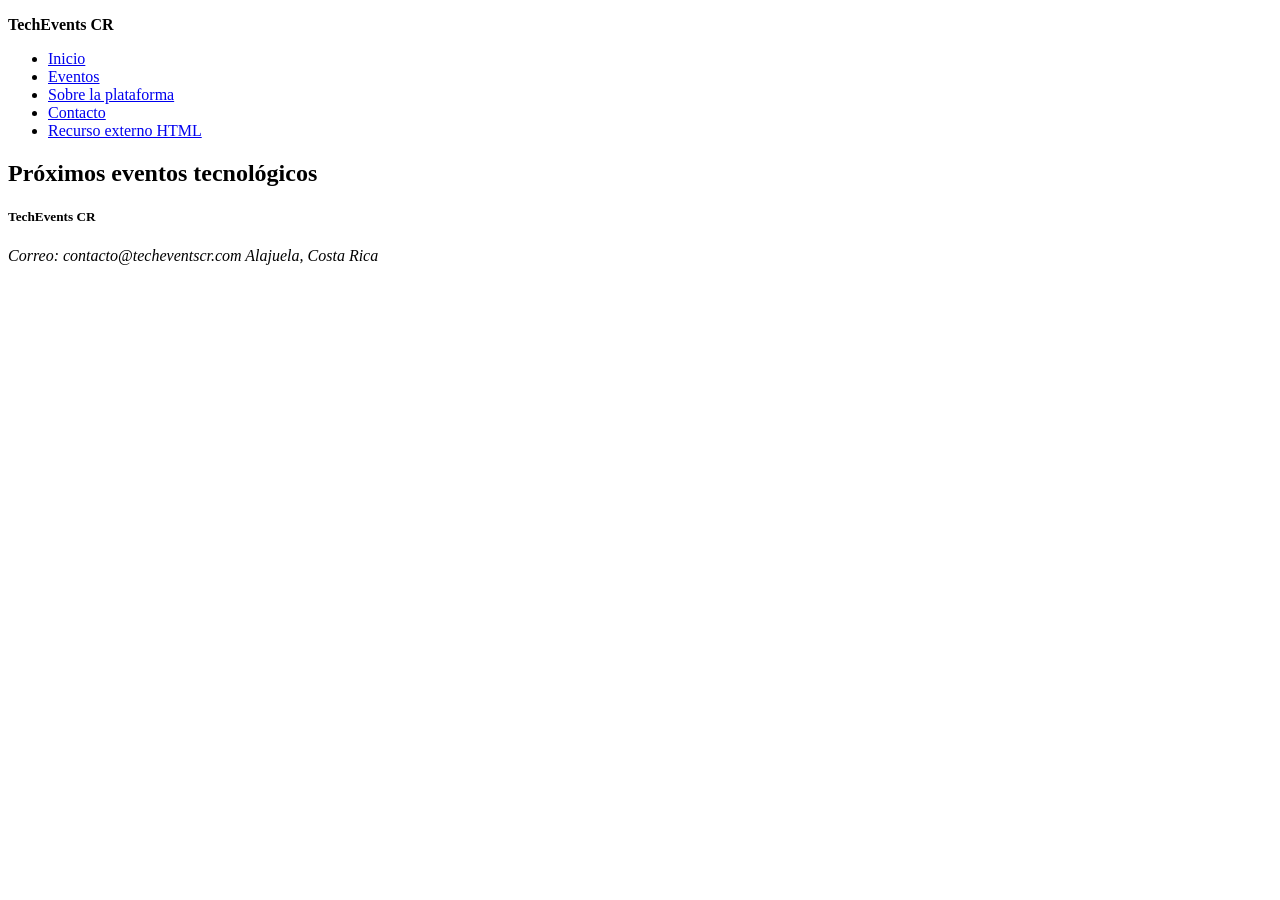
==== eventos.html @ 078d6c4d "Add files via upload" ====
<!DOCTYPE html>
<html lang="en">

<head>
    <meta charset="UTF-8">
    <meta name="viewport" content="width=device-width, initial-scale=1.0">
    <title>Document</title>
</head>

<body>

</body>
<!DOCTYPE html>
<html lang="en">

<head>
    <meta charset="UTF-8">
    <meta name="viewport" content="width=device-width, initial-scale=1.0">
    <title>TechEvents CR | Eventos</title>
</head>

<body>
    <main>
        <header>
            <p><strong>TechEvents CR</strong></p>
            <nav>
                <ul>
                    <li><a href="index.html">Inicio</a></li>
                    <li><a href="eventos.html">Eventos</a></li>
                    <li><a href="#sobre-plataforma">Sobre la plataforma</a></li>
                    <li><a href="#contacto">Contacto</a></li>
                    <li><a href="https://www.w3schools.com/" target="_blank">Recurso externo HTML</a></li>
                </ul>
            </nav>
        </header>

        <section>
            <h1>Próximos eventos tecnológicos</h1>
            
        </section>

    </main>
    <footer id="contacto">
        <h5>TechEvents CR</h5>
        <address>
            Correo: contacto@techeventscr.com
            Alajuela, Costa Rica
        </address>
    </footer>
</body>

</html>

</html>
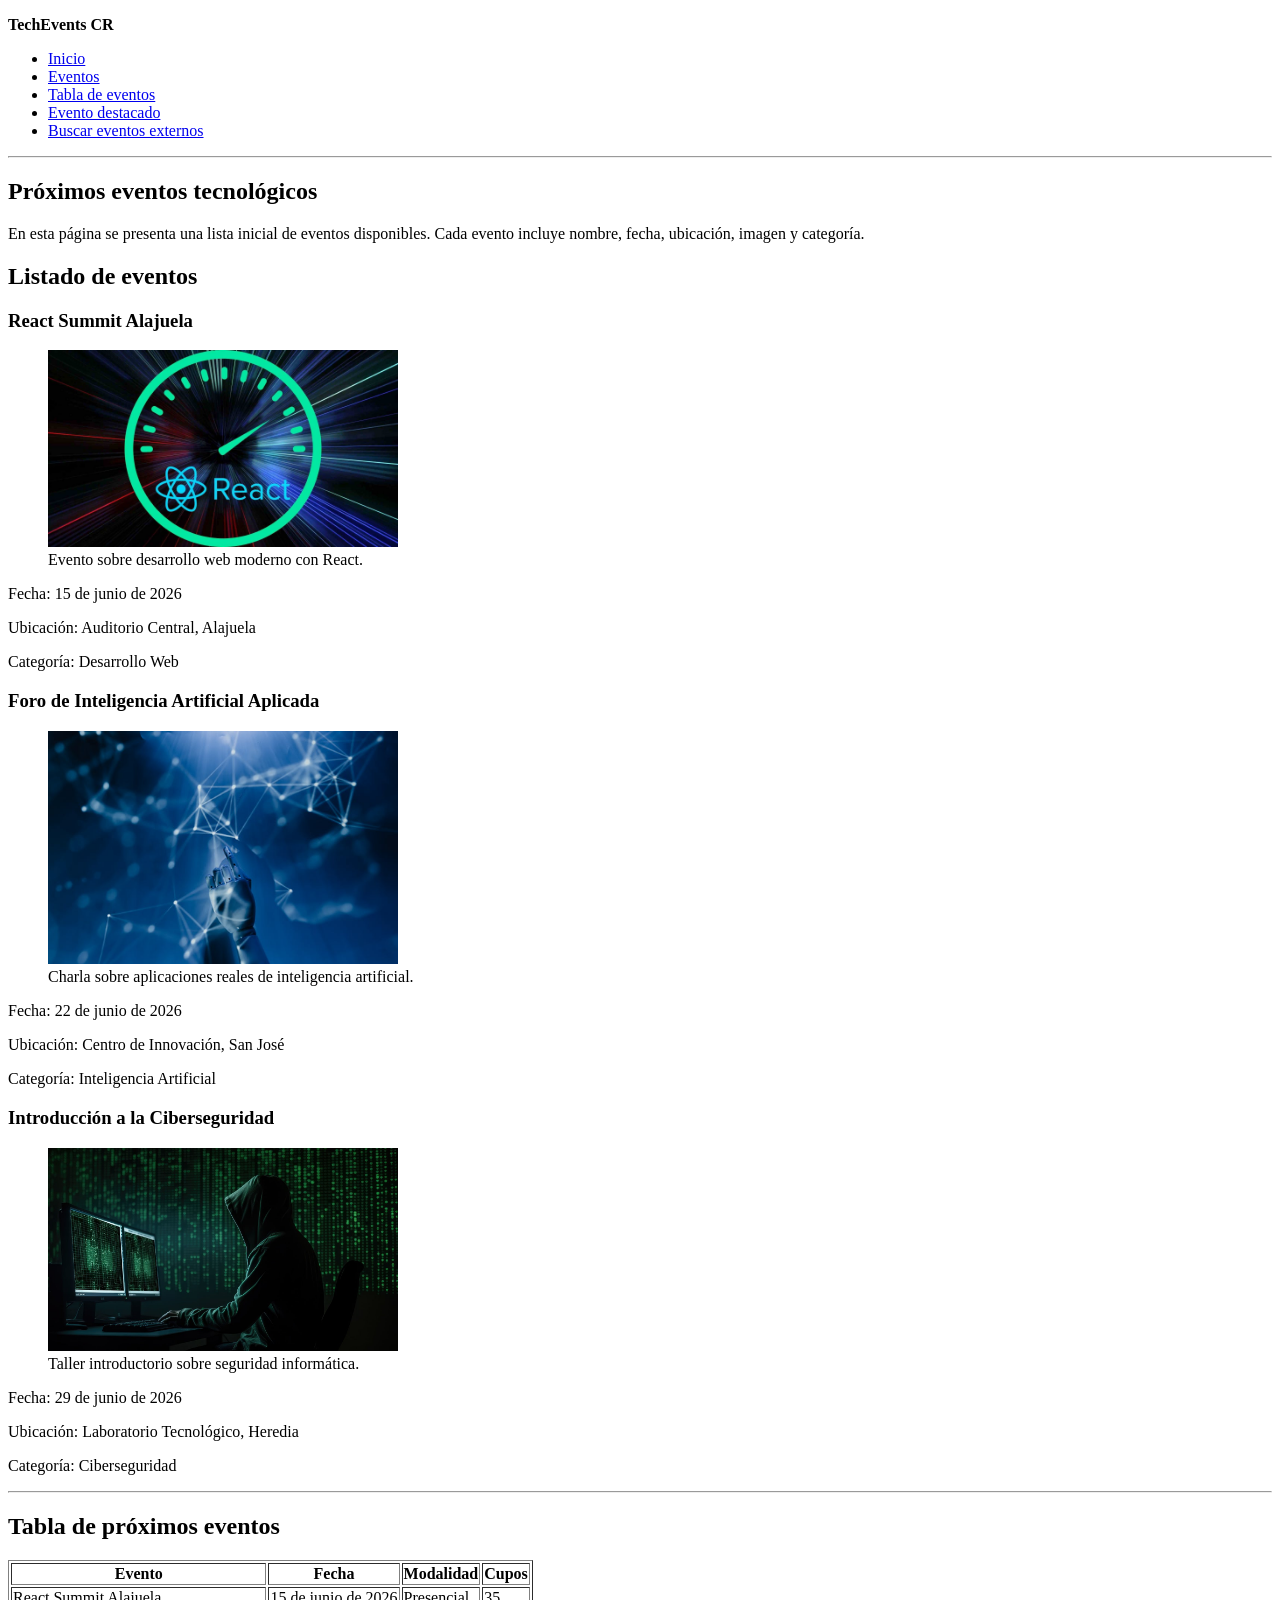
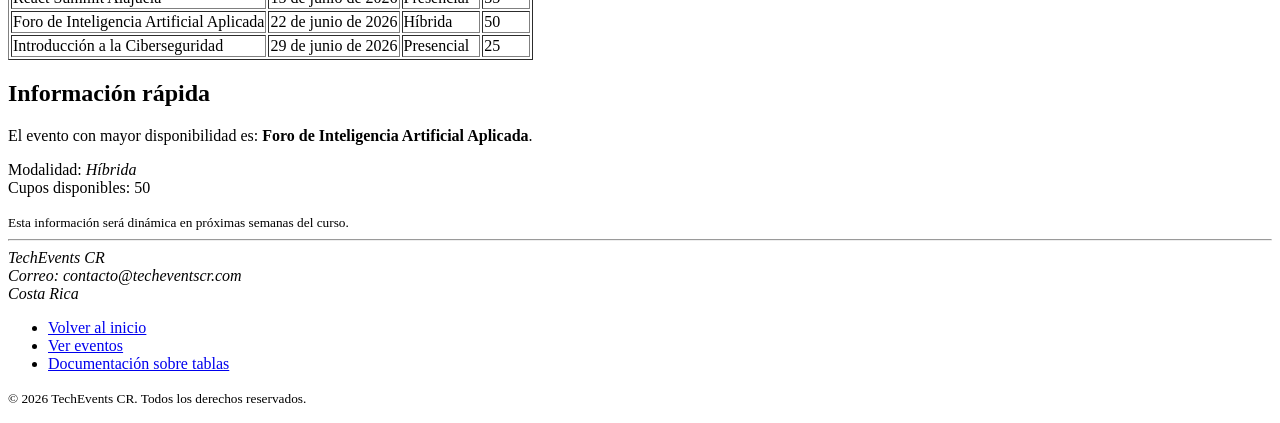
==== commit 78bc0dfe: "Localize pages to Spanish and add media Translate site to Spanish and enrich content in index.html a" ====
--- a/eventos.html
+++ b/eventos.html
@@ -1,54 +1,200 @@
 <!DOCTYPE html>
-<html lang="en">
-
+<html lang="es">
 <head>
     <meta charset="UTF-8">
     <meta name="viewport" content="width=device-width, initial-scale=1.0">
-    <title>Document</title>
-</head>
-
-<body>
-
-</body>
-<!DOCTYPE html>
-<html lang="en">
-
-<head>
-    <meta charset="UTF-8">
-    <meta name="viewport" content="width=device-width, initial-scale=1.0">
+    <meta 
+        name="description" 
+        content="Listado de próximos eventos tecnológicos disponibles en TechEvents CR."
+    >
+    <meta 
+        name="keywords" 
+        content="eventos, tecnología, React, inteligencia artificial, ciberseguridad, Costa Rica"
+    >
+    <meta name="author" content="TechEvents CR">
+
     <title>TechEvents CR | Eventos</title>
 </head>
 
 <body>
+
+    <header>
+        <p><strong>TechEvents CR</strong></p>
+
+        <nav>
+            <ul>
+                <li><a href="index.html">Inicio</a></li>
+                <li><a href="eventos.html">Eventos</a></li>
+                <li><a href="#tabla-eventos">Tabla de eventos</a></li>
+                <li><a href="#evento-destacado">Evento destacado</a></li>
+                <li>
+                    <a href="https://www.eventbrite.com/" target="_blank">
+                        Buscar eventos externos
+                    </a>
+                </li>
+            </ul>
+        </nav>
+    </header>
+
+    <hr>
+
     <main>
-        <header>
-            <p><strong>TechEvents CR</strong></p>
-            <nav>
-                <ul>
-                    <li><a href="index.html">Inicio</a></li>
-                    <li><a href="eventos.html">Eventos</a></li>
-                    <li><a href="#sobre-plataforma">Sobre la plataforma</a></li>
-                    <li><a href="#contacto">Contacto</a></li>
-                    <li><a href="https://www.w3schools.com/" target="_blank">Recurso externo HTML</a></li>
-                </ul>
-            </nav>
-        </header>
 
         <section>
             <h1>Próximos eventos tecnológicos</h1>
-            
+
+            <p>
+                En esta página se presenta una lista inicial de eventos disponibles.
+                Cada evento incluye nombre, fecha, ubicación, imagen y categoría.
+            </p>
         </section>
 
+        <section>
+            <h2>Listado de eventos</h2>
+
+            <article>
+                <h3>React Summit Alajuela</h3>
+
+                <figure>
+                    <img 
+                        src="assets/images/evento-react.jpg" 
+                        alt="Imagen representativa de un evento sobre React"
+                        width="350"
+                    >
+                    <figcaption>Evento sobre desarrollo web moderno con React.</figcaption>
+                </figure>
+
+                <p>
+                    Fecha:
+                    <time datetime="2026-06-15">15 de junio de 2026</time>
+                </p>
+
+                <p>Ubicación: Auditorio Central, Alajuela</p>
+                <p>Categoría: <span>Desarrollo Web</span></p>
+            </article>
+
+            <article>
+                <h3>Foro de Inteligencia Artificial Aplicada</h3>
+
+                <figure>
+                    <img 
+                        src="assets/images/evento-ia.jpeg" 
+                        alt="Imagen representativa de inteligencia artificial"
+                        width="350"
+                    >
+                    <figcaption>Charla sobre aplicaciones reales de inteligencia artificial.</figcaption>
+                </figure>
+
+                <p>
+                    Fecha:
+                    <time datetime="2026-06-22">22 de junio de 2026</time>
+                </p>
+
+                <p>Ubicación: Centro de Innovación, San José</p>
+                <p>Categoría: <span>Inteligencia Artificial</span></p>
+            </article>
+
+            <article>
+                <h3>Introducción a la Ciberseguridad</h3>
+
+                <figure>
+                    <img 
+                        src="assets/images/evento-ciberseguridad.jpg" 
+                        alt="Imagen representativa de ciberseguridad"
+                        width="350"
+                    >
+                    <figcaption>Taller introductorio sobre seguridad informática.</figcaption>
+                </figure>
+
+                <p>
+                    Fecha:
+                    <time datetime="2026-06-29">29 de junio de 2026</time>
+                </p>
+
+                <p>Ubicación: Laboratorio Tecnológico, Heredia</p>
+                <p>Categoría: <span>Ciberseguridad</span></p>
+            </article>
+        </section>
+
+        <hr>
+
+        <section id="tabla-eventos">
+            <h2>Tabla de próximos eventos</h2>
+
+            <table border="1">
+                <thead>
+                    <tr>
+                        <th>Evento</th>
+                        <th>Fecha</th>
+                        <th>Modalidad</th>
+                        <th>Cupos</th>
+                    </tr>
+                </thead>
+
+                <tbody>
+                    <tr>
+                        <td>React Summit Alajuela</td>
+                        <td>15 de junio de 2026</td>
+                        <td>Presencial</td>
+                        <td>35</td>
+                    </tr>
+
+                    <tr>
+                        <td>Foro de Inteligencia Artificial Aplicada</td>
+                        <td>22 de junio de 2026</td>
+                        <td>Híbrida</td>
+                        <td>50</td>
+                    </tr>
+
+                    <tr>
+                        <td>Introducción a la Ciberseguridad</td>
+                        <td>29 de junio de 2026</td>
+                        <td>Presencial</td>
+                        <td>25</td>
+                    </tr>
+                </tbody>
+            </table>
+        </section>
+
+        <aside id="evento-destacado">
+            <h2>Información rápida</h2>
+
+            <p>
+                El evento con mayor disponibilidad es:
+                <strong>Foro de Inteligencia Artificial Aplicada</strong>.
+            </p>
+
+            <p>
+                Modalidad: <em>Híbrida</em><br>
+                Cupos disponibles: <span>50</span>
+            </p>
+
+            <small>
+                Esta información será dinámica en próximas semanas del curso.
+            </small>
+        </aside>
+
     </main>
-    <footer id="contacto">
-        <h5>TechEvents CR</h5>
+
+    <hr>
+
+    <footer>
         <address>
-            Correo: contacto@techeventscr.com
-            Alajuela, Costa Rica
+            TechEvents CR<br>
+            Correo: contacto@techeventscr.com<br>
+            Costa Rica
         </address>
+
+        <ul>
+            <li><a href="index.html">Volver al inicio</a></li>
+            <li><a href="eventos.html">Ver eventos</a></li>
+            <li><a href="https://developer.mozilla.org/es/docs/Web/HTML/Element/table" target="_blank">Documentación sobre tablas</a></li>
+        </ul>
+
+        <p>
+            <small>&copy; 2026 TechEvents CR. Todos los derechos reservados.</small>
+        </p>
     </footer>
+
 </body>
-
-</html>
-
 </html>
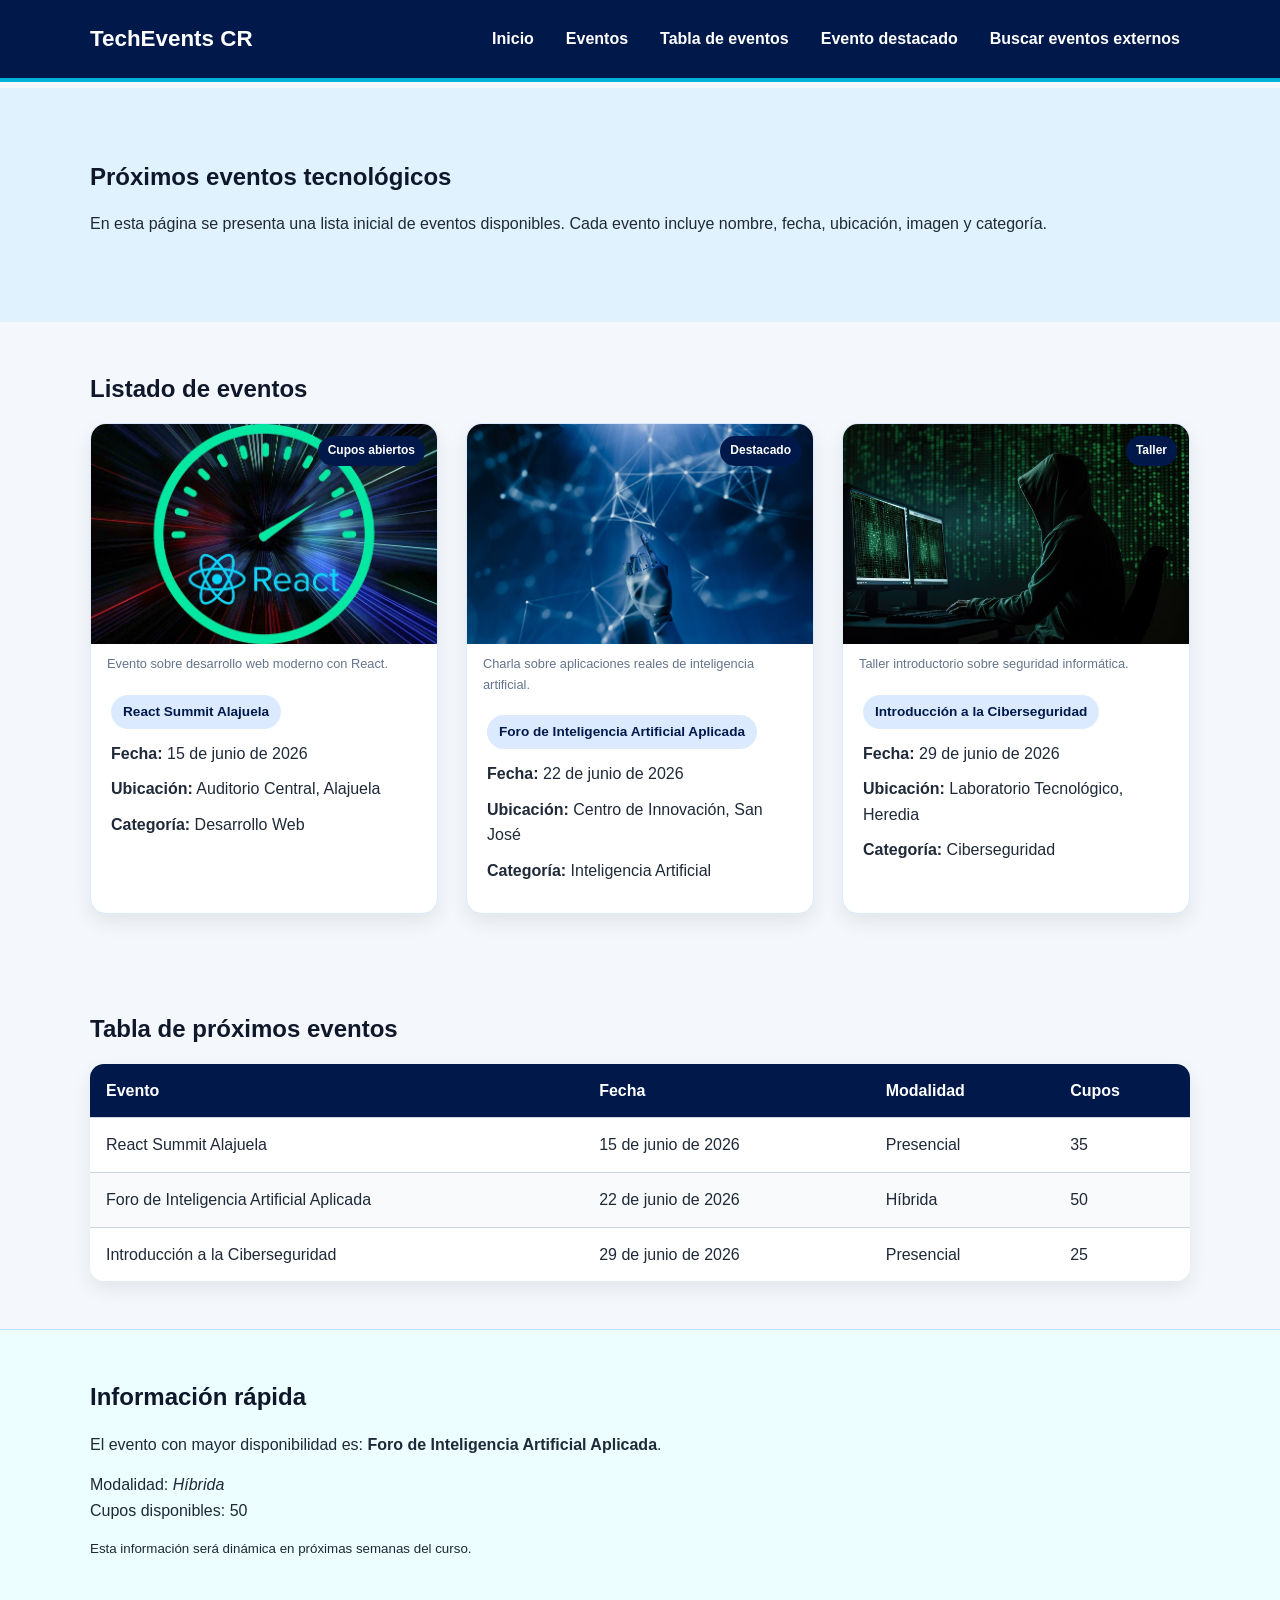
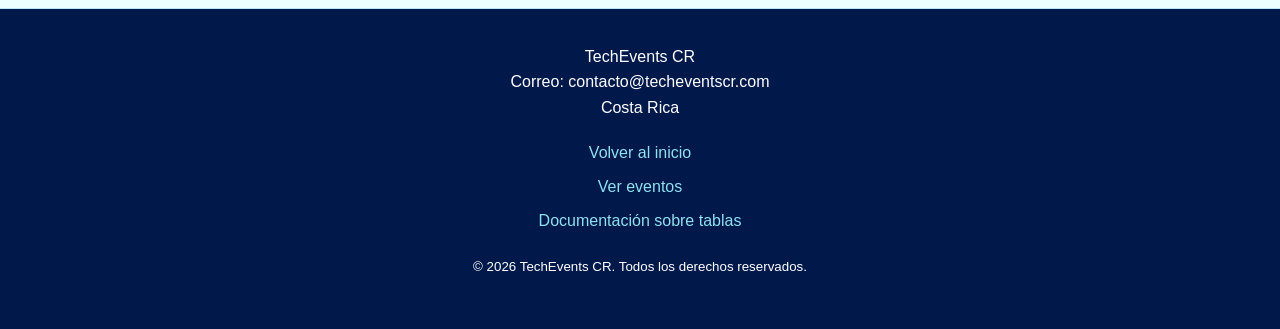
==== commit bee89152: "asdasd asdasd" ====
--- a/eventos.html
+++ b/eventos.html
@@ -1,200 +1,204 @@
-<!DOCTYPE html>
-<html lang="es">
-<head>
-    <meta charset="UTF-8">
-    <meta name="viewport" content="width=device-width, initial-scale=1.0">
-    <meta 
-        name="description" 
-        content="Listado de próximos eventos tecnológicos disponibles en TechEvents CR."
-    >
-    <meta 
-        name="keywords" 
-        content="eventos, tecnología, React, inteligencia artificial, ciberseguridad, Costa Rica"
-    >
-    <meta name="author" content="TechEvents CR">
-
-    <title>TechEvents CR | Eventos</title>
-</head>
-
-<body>
-
-    <header>
-        <p><strong>TechEvents CR</strong></p>
-
-        <nav>
-            <ul>
-                <li><a href="index.html">Inicio</a></li>
-                <li><a href="eventos.html">Eventos</a></li>
-                <li><a href="#tabla-eventos">Tabla de eventos</a></li>
-                <li><a href="#evento-destacado">Evento destacado</a></li>
-                <li>
-                    <a href="https://www.eventbrite.com/" target="_blank">
-                        Buscar eventos externos
-                    </a>
-                </li>
-            </ul>
-        </nav>
-    </header>
-
-    <hr>
-
-    <main>
-
-        <section>
-            <h1>Próximos eventos tecnológicos</h1>
-
-            <p>
-                En esta página se presenta una lista inicial de eventos disponibles.
-                Cada evento incluye nombre, fecha, ubicación, imagen y categoría.
-            </p>
-        </section>
-
-        <section>
-            <h2>Listado de eventos</h2>
-
-            <article>
-                <h3>React Summit Alajuela</h3>
-
-                <figure>
-                    <img 
-                        src="assets/images/evento-react.jpg" 
-                        alt="Imagen representativa de un evento sobre React"
-                        width="350"
-                    >
-                    <figcaption>Evento sobre desarrollo web moderno con React.</figcaption>
-                </figure>
-
-                <p>
-                    Fecha:
-                    <time datetime="2026-06-15">15 de junio de 2026</time>
-                </p>
-
-                <p>Ubicación: Auditorio Central, Alajuela</p>
-                <p>Categoría: <span>Desarrollo Web</span></p>
-            </article>
-
-            <article>
-                <h3>Foro de Inteligencia Artificial Aplicada</h3>
-
-                <figure>
-                    <img 
-                        src="assets/images/evento-ia.jpeg" 
-                        alt="Imagen representativa de inteligencia artificial"
-                        width="350"
-                    >
-                    <figcaption>Charla sobre aplicaciones reales de inteligencia artificial.</figcaption>
-                </figure>
-
-                <p>
-                    Fecha:
-                    <time datetime="2026-06-22">22 de junio de 2026</time>
-                </p>
-
-                <p>Ubicación: Centro de Innovación, San José</p>
-                <p>Categoría: <span>Inteligencia Artificial</span></p>
-            </article>
-
-            <article>
-                <h3>Introducción a la Ciberseguridad</h3>
-
-                <figure>
-                    <img 
-                        src="assets/images/evento-ciberseguridad.jpg" 
-                        alt="Imagen representativa de ciberseguridad"
-                        width="350"
-                    >
-                    <figcaption>Taller introductorio sobre seguridad informática.</figcaption>
-                </figure>
-
-                <p>
-                    Fecha:
-                    <time datetime="2026-06-29">29 de junio de 2026</time>
-                </p>
-
-                <p>Ubicación: Laboratorio Tecnológico, Heredia</p>
-                <p>Categoría: <span>Ciberseguridad</span></p>
-            </article>
-        </section>
-
-        <hr>
-
-        <section id="tabla-eventos">
-            <h2>Tabla de próximos eventos</h2>
-
-            <table border="1">
-                <thead>
-                    <tr>
-                        <th>Evento</th>
-                        <th>Fecha</th>
-                        <th>Modalidad</th>
-                        <th>Cupos</th>
-                    </tr>
-                </thead>
-
-                <tbody>
-                    <tr>
-                        <td>React Summit Alajuela</td>
-                        <td>15 de junio de 2026</td>
-                        <td>Presencial</td>
-                        <td>35</td>
-                    </tr>
-
-                    <tr>
-                        <td>Foro de Inteligencia Artificial Aplicada</td>
-                        <td>22 de junio de 2026</td>
-                        <td>Híbrida</td>
-                        <td>50</td>
-                    </tr>
-
-                    <tr>
-                        <td>Introducción a la Ciberseguridad</td>
-                        <td>29 de junio de 2026</td>
-                        <td>Presencial</td>
-                        <td>25</td>
-                    </tr>
-                </tbody>
-            </table>
-        </section>
-
-        <aside id="evento-destacado">
-            <h2>Información rápida</h2>
-
-            <p>
-                El evento con mayor disponibilidad es:
-                <strong>Foro de Inteligencia Artificial Aplicada</strong>.
-            </p>
-
-            <p>
-                Modalidad: <em>Híbrida</em><br>
-                Cupos disponibles: <span>50</span>
-            </p>
-
-            <small>
-                Esta información será dinámica en próximas semanas del curso.
-            </small>
-        </aside>
-
-    </main>
-
-    <hr>
-
-    <footer>
-        <address>
-            TechEvents CR<br>
-            Correo: contacto@techeventscr.com<br>
-            Costa Rica
-        </address>
-
-        <ul>
-            <li><a href="index.html">Volver al inicio</a></li>
-            <li><a href="eventos.html">Ver eventos</a></li>
-            <li><a href="https://developer.mozilla.org/es/docs/Web/HTML/Element/table" target="_blank">Documentación sobre tablas</a></li>
-        </ul>
-
-        <p>
-            <small>&copy; 2026 TechEvents CR. Todos los derechos reservados.</small>
-        </p>
-    </footer>
-
-</body>
+<!DOCTYPE html>
+<html lang="es">
+
+<head>
+    <meta charset="UTF-8">
+    <meta name="viewport" content="width=device-width, initial-scale=1.0">
+    <meta name="description" content="Listado de próximos eventos tecnológicos disponibles en TechEvents CR.">
+    <meta name="keywords" content="eventos, tecnología, React, inteligencia artificial, ciberseguridad, Costa Rica">
+    <meta name="author" content="TechEvents CR">
+    <!-- CSS externo principal del sitio -->
+    <link rel="stylesheet" href="css/style.css">
+    <title>TechEvents CR | Eventos</title>
+</head>
+
+<body>
+    <!-- Encabezado reutilizado en ambas páginas -->
+    <header class="site-header">
+        <div class="container header-content">
+            <p class="logo"><strong>TechEvents CR</strong></p>
+
+            <!-- *** Checkbox oculto para controlar el menú hamburguesa sin JavaScript -->
+            <input type="checkbox" id="menu-toggle" class="menu-toggle">
+
+            <!-- *** Botón visual del menú hamburguesa -->
+            <label for="menu-toggle" class="menu-button">
+                <span></span>
+                <span></span>
+                <span></span>
+            </label>
+
+            <!-- Navegación principal -->
+            <nav class="main-nav">
+                <ul>
+                    <li><a href="index.html">Inicio</a></li>
+                    <li><a href="eventos.html">Eventos</a></li>
+                    <li><a href="#tabla-eventos">Tabla de eventos</a></li>
+                    <li><a href="#evento-destacado">Evento destacado</a></li>
+                    <li>
+                        <a href="https://www.eventbrite.com/" target="_blank">
+                            Buscar eventos externos
+                        </a>
+                    </li>
+                </ul>
+            </nav>
+        </div>
+    </header>
+
+    <!-- Contenido principal -->
+    <main>
+        <!-- Presentación de la página -->
+        <section class="hero">
+            <div class="container">
+                <h1>Próximos eventos tecnológicos</h1>
+                <p>
+                    En esta página se presenta una lista inicial de eventos disponibles.
+                    Cada evento incluye nombre, fecha, ubicación, imagen y categoría.
+                </p>
+            </div>
+        </section>
+
+        <!-- Listado visual de eventos -->
+        <section class="events-section">
+            <div class="container">
+                <h2>Listado de eventos</h2>
+
+                <!-- Tarjetas con float y posición relativa -->
+                <div class="events-grid">
+                    <article class="event-card">
+                        <span class="card-label">Cupos abiertos</span>
+                        <figure>
+                            <img src="assets/images/evento-react.jpg"
+                                alt="Imagen representativa de un evento sobre React" width="350">
+                            <figcaption>Evento sobre desarrollo web moderno con React.</figcaption>
+                        </figure>
+                        <div class="event-card-content">
+                            <span class="event-category">React Summit Alajuela</span>
+                            <p>
+                                <b>Fecha:</b>
+                                <time datetime="2026-06-15">15 de junio de 2026</time>
+                            </p>
+                            <p><b>Ubicación:</b> Auditorio Central, Alajuela</p>
+                            <p><b>Categoría:</b> <span>Desarrollo Web</span></p>
+                        </div>
+                    </article>
+
+                    <article class="event-card">
+                        <span class="card-label">Destacado</span>
+                        <figure>
+                            <img src="assets/images/evento-ia.jpeg"
+                                alt="Imagen representativa de inteligencia artificial" width="350">
+                            <figcaption>Charla sobre aplicaciones reales de inteligencia artificial.</figcaption>
+                        </figure>
+                        <div class="event-card-content">
+                            <span class="event-category">Foro de Inteligencia Artificial Aplicada</span>
+                            <p>
+                                <b>Fecha:</b>
+                                <time datetime="2026-06-22">22 de junio de 2026</time>
+                            </p>
+                            <p><b>Ubicación:</b> Centro de Innovación, San José</p>
+                            <p><b>Categoría:</b> <span>Inteligencia Artificial</span></p>
+                        </div>
+                    </article>
+
+                    <article class="event-card">
+                        <span class="card-label">Taller</span>
+                        <figure>
+                            <img src="assets/images/evento-ciberseguridad.jpg"
+                                alt="Imagen representativa de ciberseguridad" width="350">
+                            <figcaption>Taller introductorio sobre seguridad informática.</figcaption>
+                        </figure>
+                        <div class="event-card-content">
+                            <span class="event-category">Introducción a la Ciberseguridad</span>
+                            <p>
+                                <b>Fecha:</b>
+                                <time datetime="2026-06-29">29 de junio de 2026</time>
+                            </p>
+                            <p><b>Ubicación:</b> Laboratorio Tecnológico, Heredia</p>
+                            <p><b>Categoría:</b> <span>Ciberseguridad</span></p>
+                        </div>
+                    </article>
+                </div>
+            </div>
+        </section>
+
+        <!-- Tabla semántica para mostrar datos estructurados -->
+        <section id="tabla-eventos" class="container">
+            <h2>Tabla de próximos eventos</h2>
+            <!-- *** Contenedor responsive para tabla, columnas con data-label -->
+            <div class="table-responsive">
+                <table>
+                    <thead>
+                        <tr>
+                            <th>Evento</th>
+                            <th>Fecha</th>
+                            <th>Modalidad</th>
+                            <th>Cupos</th>
+                        </tr>
+                    </thead>
+                    <tbody>
+                        <tr>
+                            <td data-label="Evento">React Summit Alajuela</td>
+                            <td data-label="Fecha">15 de junio de 2026</td>
+                            <td data-label="Modalidad">Presencial</td>
+                            <td data-label="Cupos">35</td>
+                        </tr>
+                        <tr>
+                            <td data-label="Evento">Foro de Inteligencia Artificial Aplicada</td>
+                            <td data-label="Fecha">22 de junio de 2026</td>
+                            <td data-label="Modalidad">Híbrida</td>
+                            <td data-label="Cupos">50</td>
+                        </tr>
+                        <tr>
+                            <td data-label="Evento">Introducción a la Ciberseguridad</td>
+                            <td data-label="Fecha">29 de junio de 2026</td>
+                            <td data-label="Modalidad">Presencial</td>
+                            <td data-label="Cupos">25</td>
+                        </tr>
+                    </tbody>
+                </table>
+            </div>
+        </section>
+
+        <!-- Información complementaria -->
+        <aside id="evento-destacado">
+            <h2>Información rápida</h2>
+            <p>
+                El evento con mayor disponibilidad es:
+                <strong>Foro de Inteligencia Artificial Aplicada</strong>.
+            </p>
+            <p>
+                Modalidad: <em>Híbrida</em><br>
+                Cupos disponibles: <span>50</span>
+            </p>
+            <small>
+                Esta información será dinámica en próximas semanas del curso.
+            </small>
+        </aside>
+    </main>
+
+    <!-- Pie de página -->
+    <footer>
+        <address>
+            TechEvents CR<br>
+            Correo: contacto@techeventscr.com<br>
+            Costa Rica
+        </address>
+
+        <ul>
+            <li><a href="index.html">Volver al inicio</a></li>
+            <li><a href="eventos.html">Ver eventos</a></li>
+            <li>
+                <a href="https://developer.mozilla.org/es/docs/Web/HTML/Element/table" target="_blank">
+                    Documentación sobre tablas
+                </a>
+            </li>
+        </ul>
+
+        <p>
+            <small>&copy; 2026 TechEvents CR. Todos los derechos reservados.</small>
+        </p>
+    </footer>
+</body>
+
 </html>
--- a/css/style.css
+++ b/css/style.css
@@ -0,0 +1,753 @@
+/* =========================
+CSS BASE
+Reglas generales del sitio
+========================= */
+
+/* Elimina márgenes y espacios automáticos del navegador */
+* {
+    margin: 0;
+    padding: 0;
+    box-sizing: border-box;
+}
+
+/* Configuración general del documento */
+html {
+    font-size: 16px;
+    scroll-behavior: smooth;
+}
+
+/* Estilo general del sitio */
+body {
+    font-family: Arial, Helvetica, sans-serif;
+    background-color: #f4f7fb;
+    color: #1f2937;
+    line-height: 1.6;
+
+    /* *** Espacio para que el header fixed no tape el contenido */
+    padding-top: 88px;
+}
+
+/* Multimedia adaptable */
+img,
+video,
+iframe {
+    max-width: 100%;
+}
+
+/* Evita deformación y espacios inferiores */
+img {
+    height: auto;
+    display: block;
+}
+
+/* Enlaces sin subrayado */
+a {
+    text-decoration: none;
+}
+
+/* Viñetas dentro del bloque */
+ul {
+    list-style-position: inside;
+}
+
+/* =========================
+UTILIDADES GENERALES
+========================= */
+
+/* Contenedor centrado reutilizable */
+.container {
+    width: min(90%, 1100px);
+    margin: 0 auto;
+}
+
+/* Separación general entre secciones */
+section,
+aside {
+    padding: 48px 0;
+}
+
+/* Estilo base para títulos */
+h1,
+h2,
+h3,
+h4,
+h5,
+h6 {
+    color: #0f172a;
+    margin-bottom: 15px;
+}
+
+/* Separación entre párrafos */
+p {
+    margin-bottom: 15px;
+}
+
+/* =========================
+HEADER Y NAVEGACIÓN
+========================= */
+
+/* Header fijo superior */
+.site-header {
+    background-color: #00194a;
+    color: white;
+    padding: 18px 0;
+    border-bottom: 4px solid #00b4d8;
+
+    position: fixed;
+    top: 0;
+    left: 0;
+    width: 100%;
+
+    z-index: 1000;
+}
+
+/* *** Flexbox alinea logo, menú y botón hamburguesa */
+.header-content {
+    display: flex;
+    align-items: center;
+    justify-content: space-between;
+    gap: 20px;
+}
+
+/* Logo del sitio */
+.logo {
+    font-size: 1.4rem;
+    margin-bottom: 0;
+    white-space: nowrap;
+}
+
+/* *** Checkbox oculto usado para abrir/cerrar menú */
+.menu-toggle {
+    display: none;
+}
+
+/* *** Botón hamburguesa oculto en escritorio */
+.menu-button {
+    display: none;
+    width: 38px;
+    height: 32px;
+    cursor: pointer;
+}
+
+/* *** Líneas del botón hamburguesa */
+.menu-button span {
+    display: block;
+    height: 4px;
+    margin-bottom: 6px;
+    background-color: white;
+    border-radius: 4px;
+}
+
+/* Menú principal */
+.main-nav ul {
+    list-style: none;
+
+    /* *** Flexbox organiza enlaces en fila */
+    display: flex;
+    align-items: center;
+    gap: 12px;
+}
+
+/* Enlaces del menú */
+.main-nav a {
+    color: white;
+    font-weight: bold;
+    padding: 8px 10px;
+    border-radius: 6px;
+    display: inline-block;
+}
+
+/* Cambio visual al pasar el mouse */
+.main-nav a:hover {
+    background-color: #00b4d8;
+    color: #00194a;
+}
+
+/* =========================
+HERO
+========================= */
+
+.hero {
+    background-color: #e0f2fe;
+    padding: 70px 0;
+}
+
+/* *** Flexbox crea dos columnas responsivas */
+.hero-content {
+    display: flex;
+    align-items: center;
+    gap: 40px;
+}
+
+/* Columna de texto */
+.hero-text {
+    flex: 1;
+}
+
+/* Título principal */
+.hero-text h1 {
+    font-size: clamp(2rem, 5vw, 2.8rem);
+    color: #00194a;
+    margin-bottom: 20px;
+    line-height: 1.2;
+}
+
+/* Texto del hero */
+.hero-text p {
+    font-size: 1.1rem;
+    color: #334155;
+    margin-bottom: 20px;
+}
+
+/* Etiqueta decorativa */
+.hero-badge {
+    display: inline-block;
+    background-color: #dbeafe;
+    color: #00194a;
+    padding: 6px 12px;
+    border-radius: 20px;
+    font-weight: bold;
+    margin-bottom: 15px;
+}
+
+/* Columna de imagen */
+.hero-image {
+    flex: 1;
+    background-color: white;
+    padding: 15px;
+    border-radius: 18px;
+    box-shadow: 0 8px 20px rgba(15, 23, 42, 0.08);
+}
+
+/* Imagen principal */
+.hero-image img {
+    width: 100%;
+    border-radius: 12px;
+}
+
+/* Texto bajo imagen */
+.hero-image figcaption {
+    margin-top: 10px;
+    font-size: 0.9rem;
+    color: #64748b;
+    text-align: center;
+}
+
+/* Caja informativa */
+.hero-info {
+    margin-top: 25px;
+    padding: 28px 18px 18px 18px;
+    background-color: rgba(255, 255, 255, 0.7);
+    border-left: 5px solid #00b4d8;
+    border-radius: 10px;
+
+    /* Referencia para la etiqueta absoluta */
+    position: relative;
+}
+
+/* Etiqueta dentro de la caja */
+.info-label {
+    position: absolute;
+    top: -12px;
+    right: 18px;
+
+    background-color: #00194a;
+    color: white;
+    padding: 4px 10px;
+    border-radius: 20px;
+    font-size: 0.75rem;
+    font-weight: bold;
+
+    z-index: 2;
+}
+
+/* =========================
+BOTONES
+========================= */
+
+/* Enlace con apariencia de botón */
+.btn-primary {
+    display: inline-block;
+    background-color: #00194a;
+    color: white;
+    padding: 12px 22px;
+    border-radius: 8px;
+    font-weight: bold;
+}
+
+/* Hover del botón principal */
+.btn-primary:hover {
+    background-color: #00b4d8;
+    color: #00194a;
+}
+
+/* Botón secundario */
+.btn-secondary {
+    background-color: #00b4d8;
+    color: #00194a;
+    border: none;
+    padding: 12px 18px;
+    border-radius: 8px;
+    font-weight: bold;
+    cursor: pointer;
+}
+
+/* Hover del botón secundario */
+.btn-secondary:hover {
+    background-color: #0096c7;
+    color: white;
+}
+
+/* =========================
+SOBRE LA PLATAFORMA
+========================= */
+
+#sobre-plataforma {
+    background-color: white;
+}
+
+#sobre-plataforma ul {
+    padding-left: 20px;
+    margin-top: 15px;
+}
+
+#sobre-plataforma li {
+    margin-bottom: 10px;
+}
+
+/* =========================
+EVENTOS
+========================= */
+
+.events-section {
+    background-color: #f4f7fb;
+}
+
+/* *** Grid crea columnas automáticas y responsivas */
+.events-grid {
+    display: grid;
+
+    /* *** Ajusta cantidad de columnas según espacio disponible */
+    grid-template-columns: repeat(auto-fit, minmax(260px, 1fr));
+
+    gap: 28px;
+    align-items: stretch;
+}
+
+/* Tarjeta de evento */
+.event-card {
+    background-color: white;
+    border: 1px solid #dbeafe;
+    border-radius: 16px;
+    overflow: hidden;
+    box-shadow: 0 8px 20px rgba(15, 23, 42, 0.08);
+
+    position: relative;
+
+    /* *** Flex interno mantiene contenido ordenado verticalmente */
+    display: flex;
+    flex-direction: column;
+}
+
+/* Elimina márgenes propios del figure */
+.event-card figure {
+    margin: 0;
+}
+
+/* Imagen de tarjeta */
+.event-card img {
+    width: 100%;
+    height: 220px;
+    object-fit: cover;
+}
+
+/* Texto bajo imagen */
+.event-card figcaption {
+    font-size: 0.8rem;
+    color: #64748b;
+
+    /* *** Más espacio para que no quede pegado */
+    padding: 10px 16px 0 16px;
+}
+
+/* Contenido textual de tarjeta */
+.event-card-content {
+    /* *** Corrige texto pegado a la orilla */
+    padding: 20px;
+
+    /* *** Hace que el contenido ocupe el espacio disponible */
+    flex: 1;
+}
+
+/* Párrafos dentro de tarjetas */
+.event-card-content p {
+    margin-bottom: 10px;
+}
+
+/* Etiqueta superior de tarjeta */
+.card-label {
+    position: absolute;
+    top: 12px;
+    right: 12px;
+
+    background-color: #00194a;
+    color: white;
+    padding: 5px 10px;
+    border-radius: 20px;
+
+    font-size: 0.75rem;
+    font-weight: bold;
+
+    z-index: 5;
+}
+
+/* Categoría del evento */
+.event-category {
+    display: inline-block;
+    background-color: #dbeafe;
+    color: #00194a;
+    padding: 6px 12px;
+    border-radius: 20px;
+    font-size: 0.85rem;
+    font-weight: bold;
+    margin-bottom: 12px;
+}
+
+/* =========================
+ASIDE
+========================= */
+
+aside {
+    background-color: #ecfeff;
+    border-top: 1px solid #bae6fd;
+    border-bottom: 1px solid #bae6fd;
+}
+
+/* *** Centra contenido del aside sin repetir estilos */
+aside p,
+aside small,
+aside h2,
+aside h4 {
+    width: min(90%, 1100px);
+    margin-left: auto;
+    margin-right: auto;
+}
+
+aside small {
+    display: block;
+}
+
+/* =========================
+TABLA RESPONSIVA
+========================= */
+
+/* *** Sección de tabla con separación visual */
+.table-section {
+    padding-top: 48px;
+    padding-bottom: 48px;
+}
+
+/* *** Permite desplazamiento horizontal si la pantalla es estrecha */
+.table-responsive {
+    width: 100%;
+    overflow-x: auto;
+    border-radius: 14px;
+    box-shadow: 0 8px 20px rgba(15, 23, 42, 0.08);
+}
+
+/* *** Tabla limpia, legible y adaptable */
+table {
+    width: 100%;
+    border-collapse: collapse;
+    background-color: white;
+    min-width: 650px;
+}
+
+/* *** Encabezados y celdas con mejor separación */
+th,
+td {
+    padding: 14px 16px;
+    border-bottom: 1px solid #cbd5e1;
+    text-align: left;
+    vertical-align: top;
+}
+
+/* *** Encabezado destacado */
+th {
+    background-color: #00194a;
+    color: white;
+    font-weight: bold;
+}
+
+/* *** Alterna color para lectura */
+tr:nth-child(even) {
+    background-color: #f8fafc;
+}
+
+/* *** Efecto suave al pasar mouse */
+tbody tr:hover {
+    background-color: #e0f2fe;
+}
+
+/* *** Última fila sin borde inferior */
+tbody tr:last-child td {
+    border-bottom: none;
+}
+
+/* =========================
+MULTIMEDIA
+========================= */
+
+video,
+audio,
+iframe {
+    margin-top: 15px;
+    margin-bottom: 25px;
+    border-radius: 12px;
+}
+
+iframe {
+    width: 100%;
+}
+
+/* =========================
+FOOTER
+========================= */
+
+footer {
+    background-color: #00194a;
+    color: white;
+    padding: 35px 0;
+    text-align: center;
+}
+
+/* Enlaces del footer */
+footer a {
+    color: #90e0ef;
+}
+
+/* Hover del footer */
+footer a:hover {
+    color: white;
+}
+
+footer ul {
+    list-style: none;
+    margin: 20px 0;
+}
+
+footer li {
+    margin-bottom: 8px;
+}
+
+footer h5,
+footer h6 {
+    color: white;
+}
+
+footer address {
+    font-style: normal;
+    margin-bottom: 15px;
+}
+
+/* =========================
+MEDIA QUERY TABLET
+========================= */
+
+/* *** Ajustes para pantallas medianas */
+@media (max-width: 900px) {
+    body {
+        padding-top: 86px;
+    }
+
+    /* *** Hero pasa de dos columnas a una columna */
+    .hero-content {
+        flex-direction: column;
+        align-items: flex-start;
+    }
+
+    .hero-text,
+    .hero-image {
+        width: 100%;
+    }
+
+    .hero-image {
+        max-width: 650px;
+    }
+
+    /* *** Menú todavía visible, pero con menos separación */
+    .main-nav ul {
+        gap: 6px;
+    }
+
+    .main-nav a {
+        font-size: 0.9rem;
+        padding: 7px 8px;
+    }
+}
+
+/* =========================
+MEDIA QUERY MÓVIL
+========================= */
+
+/* *** Ajustes para pantallas pequeñas */
+@media (max-width: 700px) {
+    body {
+        padding-top: 78px;
+    }
+
+    .site-header {
+        padding: 14px 0;
+    }
+
+    .header-content {
+        position: relative;
+    }
+
+    /* *** Muestra el botón hamburguesa */
+    .menu-button {
+        display: block;
+    }
+
+    /* *** Menú oculto inicialmente */
+    .main-nav {
+        display: none;
+        position: absolute;
+        top: 52px;
+        left: 0;
+        width: 100%;
+
+        background-color: #00194a;
+        border-top: 1px solid #00b4d8;
+        padding: 14px;
+        border-radius: 0 0 12px 12px;
+
+        z-index: 999;
+    }
+
+    /* *** Cuando el checkbox está activo, se muestra el menú */
+    .menu-toggle:checked~.main-nav {
+        display: block;
+    }
+
+    /* *** Menú vertical en móvil */
+    .main-nav ul {
+        display: flex;
+        flex-direction: column;
+        align-items: stretch;
+        gap: 8px;
+    }
+
+    .main-nav a {
+        display: block;
+        padding: 12px;
+        background-color: rgba(255, 255, 255, 0.08);
+    }
+
+    .hero {
+        padding: 48px 0;
+    }
+
+    .hero-text h1 {
+        font-size: 2rem;
+    }
+
+    .events-grid {
+        grid-template-columns: 1fr;
+    }
+
+    .event-card img {
+        height: 200px;
+    }
+
+    /* *** La tabla cambia a formato tarjeta en móvil */
+    .table-responsive {
+        overflow-x: visible;
+        box-shadow: none;
+    }
+
+    table {
+        min-width: 0;
+        border-collapse: separate;
+        border-spacing: 0 14px;
+        background-color: transparent;
+    }
+
+    thead {
+        display: none;
+    }
+
+    tbody,
+    tr,
+    td {
+        display: block;
+        width: 100%;
+    }
+
+    tr {
+        background-color: white;
+        border: 1px solid #dbeafe;
+        border-radius: 14px;
+        padding: 12px;
+        box-shadow: 0 6px 16px rgba(15, 23, 42, 0.08);
+    }
+
+    td {
+        border-bottom: 1px solid #e2e8f0;
+        padding: 10px 8px;
+    }
+
+    td:last-child {
+        border-bottom: none;
+    }
+
+    /* *** Muestra el nombre de cada columna antes del valor */
+    td::before {
+        content: attr(data-label);
+        display: block;
+        font-weight: bold;
+        color: #00194a;
+        margin-bottom: 4px;
+    }
+
+    /* *** Resalta visualmente el nombre del evento en móvil */
+    td[data-label="Evento"] {
+        color: #00194a;
+        font-weight: bold;
+        font-size: 1rem;
+        background-color: #dbeafe;
+        padding: 12px;
+        border-radius: 8px;
+        margin-bottom: 8px;
+    }
+}
+
+/* =========================
+MEDIA QUERY MÓVIL PEQUEÑO
+========================= */
+
+/* *** Ajustes para teléfonos angostos */
+@media (max-width: 420px) {
+    .logo {
+        font-size: 1.15rem;
+    }
+
+    .hero-text h1 {
+        font-size: 1.75rem;
+    }
+
+    .btn-primary,
+    .btn-secondary {
+        width: 100%;
+        text-align: center;
+    }
+
+    .event-card-content {
+        padding: 18px;
+    }
+
+    .card-label {
+        font-size: 0.7rem;
+        right: 8px;
+    }
+}
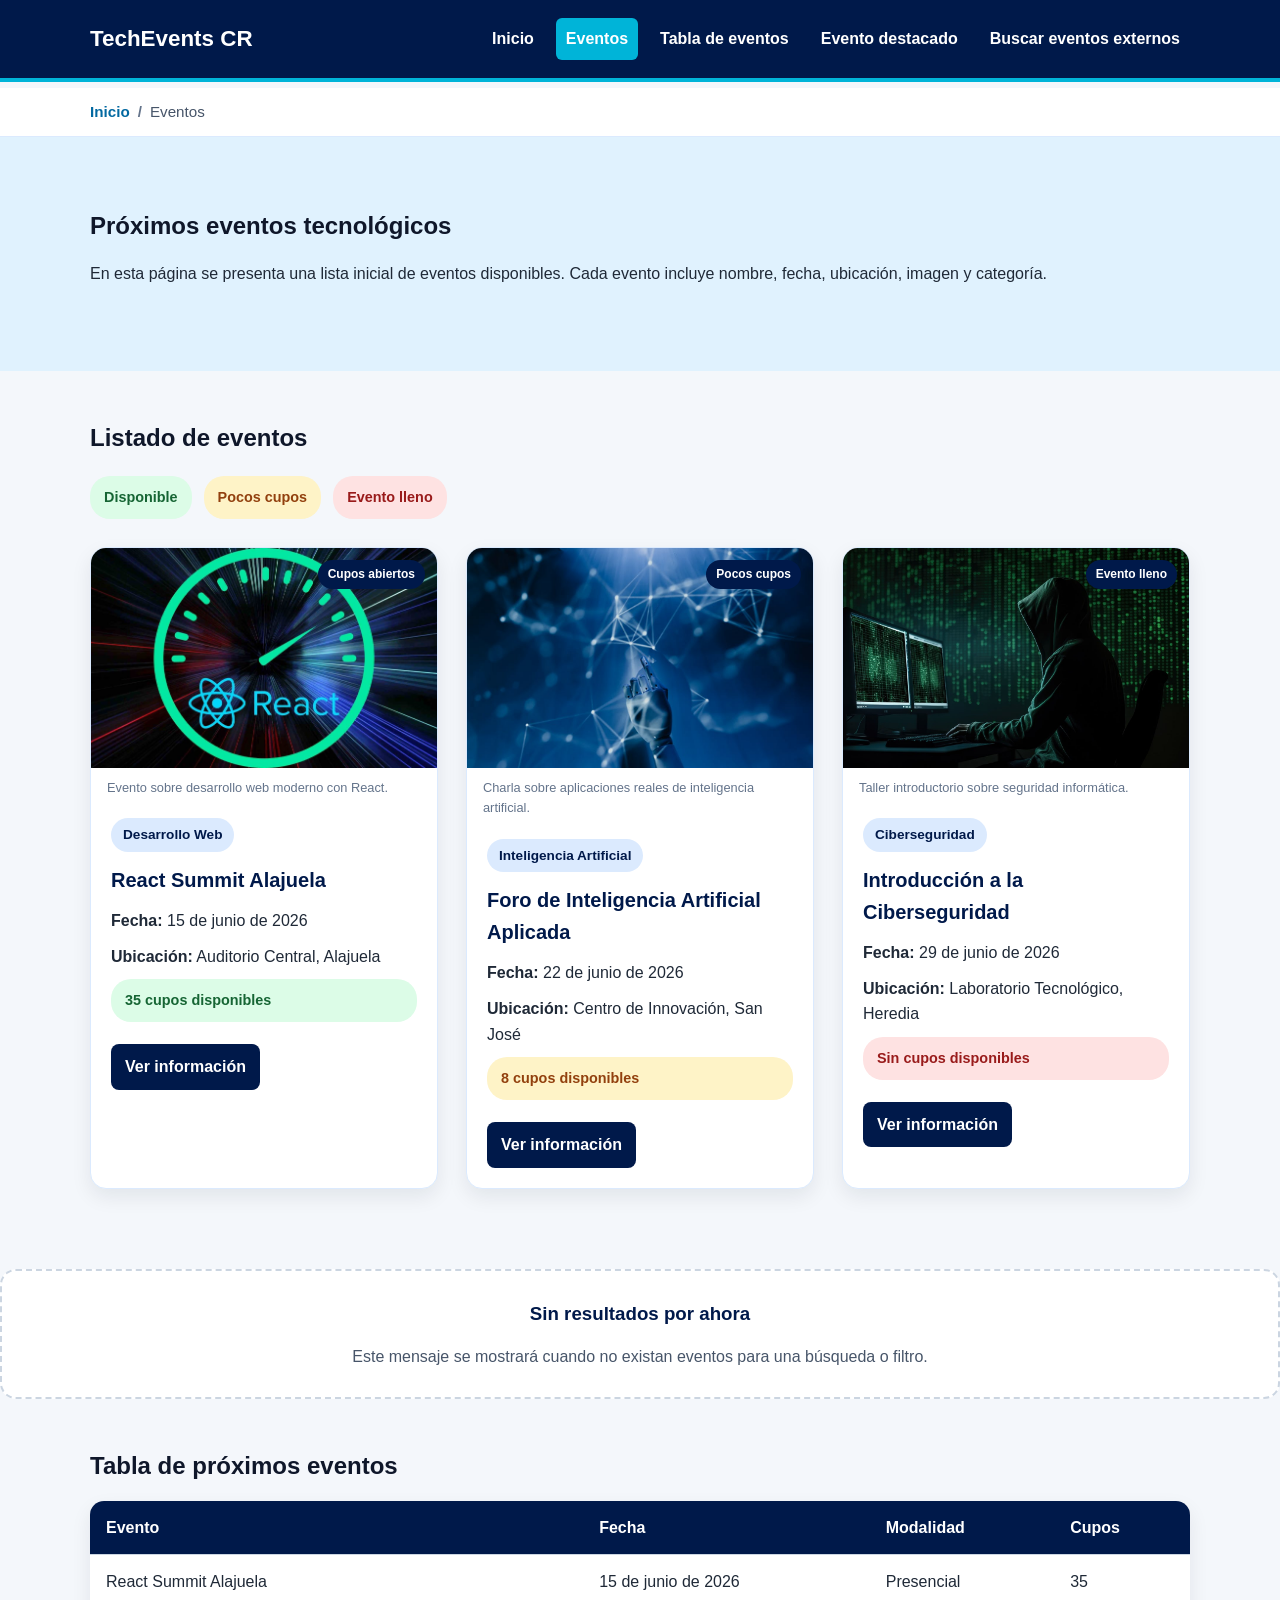
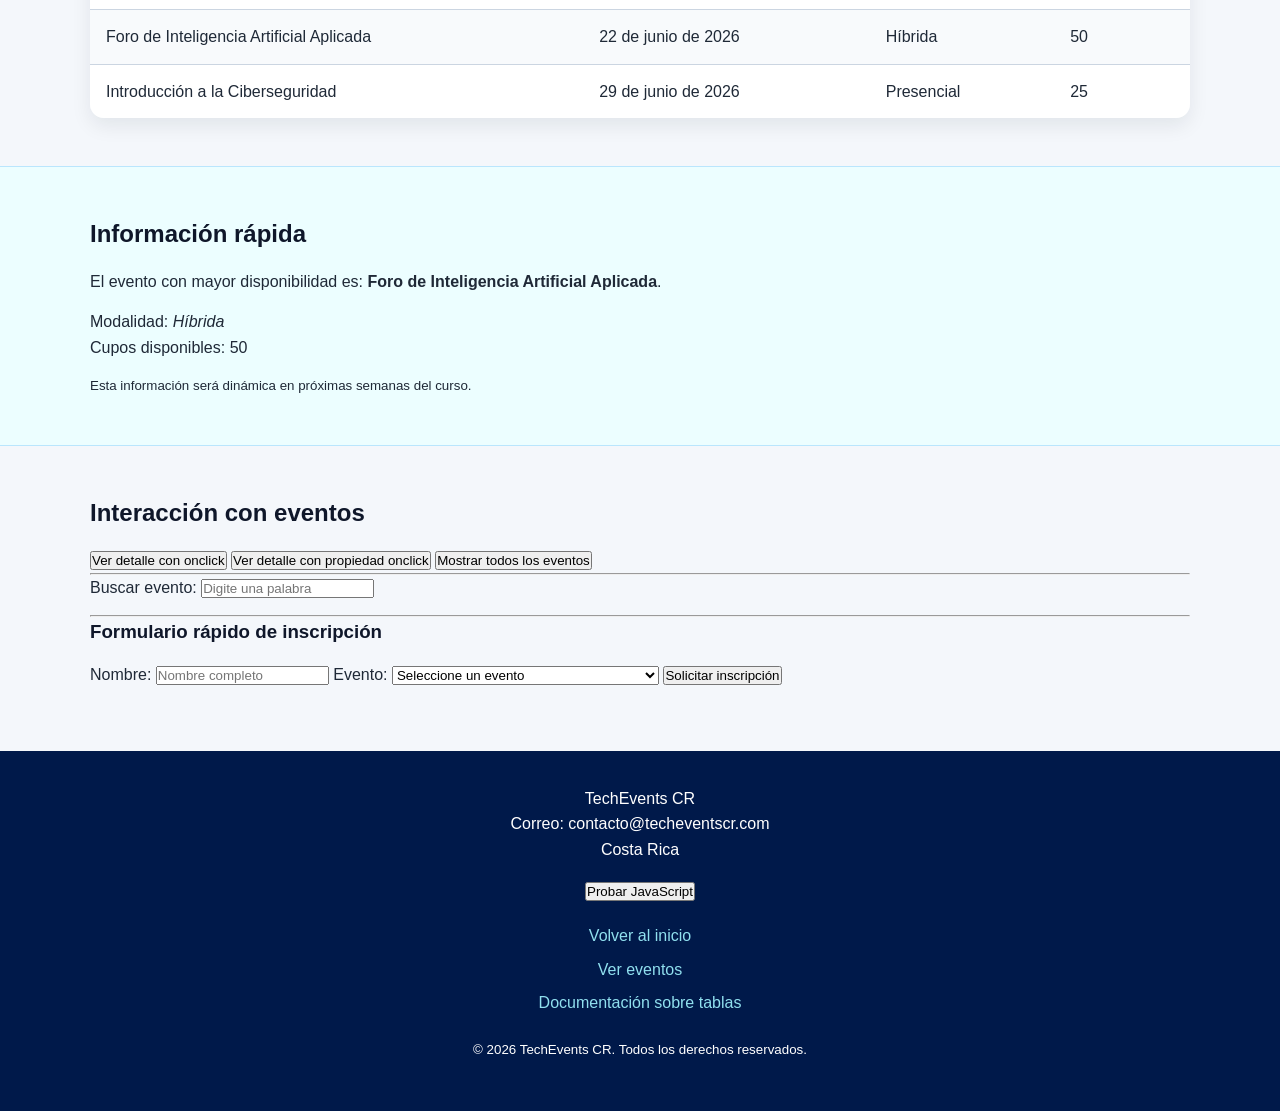
==== commit 422f7a31: "hghjj uytjy" ====
--- a/eventos.html
+++ b/eventos.html
@@ -9,6 +9,7 @@
     <meta name="author" content="TechEvents CR">
     <!-- CSS externo principal del sitio -->
     <link rel="stylesheet" href="css/style.css">
+
     <title>TechEvents CR | Eventos</title>
 </head>
 
@@ -32,7 +33,7 @@
             <nav class="main-nav">
                 <ul>
                     <li><a href="index.html">Inicio</a></li>
-                    <li><a href="eventos.html">Eventos</a></li>
+                    <li><a class="active-link" href="eventos.html">Eventos</a></li>
                     <li><a href="#tabla-eventos">Tabla de eventos</a></li>
                     <li><a href="#evento-destacado">Evento destacado</a></li>
                     <li>
@@ -44,7 +45,13 @@
             </nav>
         </div>
     </header>
-
+    <!-- Ubicacion actual -->
+    <nav class="breadcrumb" aria-label="Ubicación actual">
+        <div class="container">
+            <a href="index.html">Inicio</a>
+            <span>Eventos</span>
+        </div>
+    </nav>
     <!-- Contenido principal -->
     <main>
         <!-- Presentación de la página -->
@@ -62,7 +69,19 @@
         <section class="events-section">
             <div class="container">
                 <h2>Listado de eventos</h2>
-
+                <div class="ui-states-demo">
+                    <div class="state-box state-success">
+                        Disponible
+                    </div>
+
+                    <div class="state-box state-warning">
+                        Pocos cupos
+                    </div>
+
+                    <div class="state-box state-danger">
+                        Evento lleno
+                    </div>
+                </div>
                 <!-- Tarjetas con float y posición relativa -->
                 <div class="events-grid">
                     <article class="event-card">
@@ -73,54 +92,79 @@
                             <figcaption>Evento sobre desarrollo web moderno con React.</figcaption>
                         </figure>
                         <div class="event-card-content">
-                            <span class="event-category">React Summit Alajuela</span>
+                            <span class="event-category">Desarrollo Web</span>
+                            <h3>React Summit Alajuela</h3>
                             <p>
                                 <b>Fecha:</b>
                                 <time datetime="2026-06-15">15 de junio de 2026</time>
                             </p>
                             <p><b>Ubicación:</b> Auditorio Central, Alajuela</p>
-                            <p><b>Categoría:</b> <span>Desarrollo Web</span></p>
+
+                            <p class="state-box state-success">35 cupos disponibles</p>
+
+                            <a class="btn-card" href="#tabla-eventos">
+                                Ver información
+                            </a>
                         </div>
                     </article>
 
                     <article class="event-card">
-                        <span class="card-label">Destacado</span>
+                        <span class="card-label">Pocos cupos</span>
                         <figure>
                             <img src="assets/images/evento-ia.jpeg"
                                 alt="Imagen representativa de inteligencia artificial" width="350">
                             <figcaption>Charla sobre aplicaciones reales de inteligencia artificial.</figcaption>
                         </figure>
+
                         <div class="event-card-content">
-                            <span class="event-category">Foro de Inteligencia Artificial Aplicada</span>
+                            <span class="event-category">Inteligencia Artificial</span>
+                            <h3>Foro de Inteligencia Artificial Aplicada</h3>
                             <p>
                                 <b>Fecha:</b>
                                 <time datetime="2026-06-22">22 de junio de 2026</time>
                             </p>
                             <p><b>Ubicación:</b> Centro de Innovación, San José</p>
-                            <p><b>Categoría:</b> <span>Inteligencia Artificial</span></p>
+
+                            <p class="state-box state-warning">8 cupos disponibles</p>
+                            <a class="btn-card" href="#tabla-eventos">
+                                Ver información
+                            </a>
                         </div>
                     </article>
 
                     <article class="event-card">
-                        <span class="card-label">Taller</span>
+                        <span class="card-label">Evento lleno</span>
                         <figure>
                             <img src="assets/images/evento-ciberseguridad.jpg"
                                 alt="Imagen representativa de ciberseguridad" width="350">
                             <figcaption>Taller introductorio sobre seguridad informática.</figcaption>
                         </figure>
+
                         <div class="event-card-content">
-                            <span class="event-category">Introducción a la Ciberseguridad</span>
+                            <span class="event-category">Ciberseguridad</span>
+                            <h3>Introducción a la Ciberseguridad</h3>
                             <p>
                                 <b>Fecha:</b>
                                 <time datetime="2026-06-29">29 de junio de 2026</time>
                             </p>
                             <p><b>Ubicación:</b> Laboratorio Tecnológico, Heredia</p>
-                            <p><b>Categoría:</b> <span>Ciberseguridad</span></p>
+
+                            <p class="state-box state-danger">Sin cupos disponibles</p>
+                            <a class="btn-card btn-card-disabled" href="#tabla-eventos">
+                                Ver información
+                            </a>
                         </div>
                     </article>
                 </div>
             </div>
         </section>
+        <!-- Estado vacío -->
+        <div class="empty-state">
+            <h3>Sin resultados por ahora</h3>
+            <p>
+                Este mensaje se mostrará cuando no existan eventos para una búsqueda o filtro.
+            </p>
+        </div>
 
         <!-- Tabla semántica para mostrar datos estructurados -->
         <section id="tabla-eventos" class="container">
@@ -175,6 +219,55 @@
                 Esta información será dinámica en próximas semanas del curso.
             </small>
         </aside>
+        
+        <section class="container">
+            <h2 id="tituloEventos">Interacción con eventos</h2>
+
+            <button onclick="mostrarDetalleEvento(1)">
+                Ver detalle con onclick
+            </button>
+
+            <button id="btnDetalle">
+                Ver detalle con propiedad onclick
+            </button>
+
+            <button id="btnMostrarEventos">
+                Mostrar todos los eventos
+            </button>
+
+            <hr>
+
+            <label for="busquedaEvento">Buscar evento:</label>
+            <input type="text" id="busquedaEvento" placeholder="Digite una palabra">
+
+            <p id="mensajeBusqueda"></p>
+
+            <hr>
+
+            <form id="formInscripcion">
+                <h3>Formulario rápido de inscripción</h3>
+
+                <label for="nombreParticipante">Nombre:</label>
+                <input type="text" id="nombreParticipante" placeholder="Nombre completo">
+
+                <label for="selectEvento">Evento:</label>
+                <select id="selectEvento">
+                    <option value="">Seleccione un evento</option>
+                    <option value="1">React Summit Alajuela</option>
+                    <option value="2">Foro de Inteligencia Artificial Aplicada</option>
+                    <option value="3">Introducción a la Ciberseguridad</option>
+                    <option value="4">Bootcamp de Desarrollo Móvil con Flutter</option>
+                    <option value="5">Cloud Computing Essentials</option>
+                </select>
+
+                <button type="submit">
+                    Solicitar inscripción
+                </button>
+            </form>
+
+            <p id="resultadoInscripcion"></p>
+        </section>
+
     </main>
 
     <!-- Pie de página -->
@@ -184,7 +277,9 @@
             Correo: contacto@techeventscr.com<br>
             Costa Rica
         </address>
-
+        <button onclick="alert('Bienvenido a TechEvents CR')">
+            Probar JavaScript
+        </button>
         <ul>
             <li><a href="index.html">Volver al inicio</a></li>
             <li><a href="eventos.html">Ver eventos</a></li>
@@ -199,6 +294,12 @@
             <small>&copy; 2026 TechEvents CR. Todos los derechos reservados.</small>
         </p>
     </footer>
+    <!--<script >
+        console.log("JavaScript interno")
+        console.error("Error")
+    </script>
+    <script src="js/app.js"></script> -->
+    <script src="js/script2.js"></script>
 </body>
 
 </html>
--- a/css/style.css
+++ b/css/style.css
@@ -23,7 +23,7 @@
     color: #1f2937;
     line-height: 1.6;
 
-    /* *** Espacio para que el header fixed no tape el contenido */
+    /*  Espacio para que el header fixed no tape el contenido */
     padding-top: 88px;
 }
 
@@ -101,7 +101,7 @@
     z-index: 1000;
 }
 
-/* *** Flexbox alinea logo, menú y botón hamburguesa */
+/*  Flexbox alinea logo, menú y botón hamburguesa */
 .header-content {
     display: flex;
     align-items: center;
@@ -116,12 +116,12 @@
     white-space: nowrap;
 }
 
-/* *** Checkbox oculto usado para abrir/cerrar menú */
+/*  Checkbox oculto usado para abrir/cerrar menú */
 .menu-toggle {
     display: none;
 }
 
-/* *** Botón hamburguesa oculto en escritorio */
+/*  Botón hamburguesa oculto en escritorio */
 .menu-button {
     display: none;
     width: 38px;
@@ -129,7 +129,7 @@
     cursor: pointer;
 }
 
-/* *** Líneas del botón hamburguesa */
+/*  Líneas del botón hamburguesa */
 .menu-button span {
     display: block;
     height: 4px;
@@ -142,7 +142,7 @@
 .main-nav ul {
     list-style: none;
 
-    /* *** Flexbox organiza enlaces en fila */
+    /*  Flexbox organiza enlaces en fila */
     display: flex;
     align-items: center;
     gap: 12px;
@@ -172,7 +172,7 @@
     padding: 70px 0;
 }
 
-/* *** Flexbox crea dos columnas responsivas */
+/*  Flexbox crea dos columnas responsivas */
 .hero-content {
     display: flex;
     align-items: center;
@@ -323,11 +323,11 @@
     background-color: #f4f7fb;
 }
 
-/* *** Grid crea columnas automáticas y responsivas */
+/*  Grid crea columnas automáticas y responsivas */
 .events-grid {
     display: grid;
 
-    /* *** Ajusta cantidad de columnas según espacio disponible */
+    /*  Ajusta cantidad de columnas según espacio disponible */
     grid-template-columns: repeat(auto-fit, minmax(260px, 1fr));
 
     gap: 28px;
@@ -344,7 +344,7 @@
 
     position: relative;
 
-    /* *** Flex interno mantiene contenido ordenado verticalmente */
+    /*  Flex interno mantiene contenido ordenado verticalmente */
     display: flex;
     flex-direction: column;
 }
@@ -366,16 +366,16 @@
     font-size: 0.8rem;
     color: #64748b;
 
-    /* *** Más espacio para que no quede pegado */
+    /*  Más espacio para que no quede pegado */
     padding: 10px 16px 0 16px;
 }
 
 /* Contenido textual de tarjeta */
 .event-card-content {
-    /* *** Corrige texto pegado a la orilla */
+    /*  Corrige texto pegado a la orilla */
     padding: 20px;
 
-    /* *** Hace que el contenido ocupe el espacio disponible */
+    /*  Hace que el contenido ocupe el espacio disponible */
     flex: 1;
 }
 
@@ -423,7 +423,7 @@
     border-bottom: 1px solid #bae6fd;
 }
 
-/* *** Centra contenido del aside sin repetir estilos */
+/*  Centra contenido del aside sin repetir estilos */
 aside p,
 aside small,
 aside h2,
@@ -441,13 +441,13 @@
 TABLA RESPONSIVA
 ========================= */
 
-/* *** Sección de tabla con separación visual */
+/*  Sección de tabla con separación visual */
 .table-section {
     padding-top: 48px;
     padding-bottom: 48px;
 }
 
-/* *** Permite desplazamiento horizontal si la pantalla es estrecha */
+/*  Permite desplazamiento horizontal si la pantalla es estrecha */
 .table-responsive {
     width: 100%;
     overflow-x: auto;
@@ -455,7 +455,7 @@
     box-shadow: 0 8px 20px rgba(15, 23, 42, 0.08);
 }
 
-/* *** Tabla limpia, legible y adaptable */
+/*  Tabla limpia, legible y adaptable */
 table {
     width: 100%;
     border-collapse: collapse;
@@ -463,7 +463,7 @@
     min-width: 650px;
 }
 
-/* *** Encabezados y celdas con mejor separación */
+/*  Encabezados y celdas con mejor separación */
 th,
 td {
     padding: 14px 16px;
@@ -472,24 +472,24 @@
     vertical-align: top;
 }
 
-/* *** Encabezado destacado */
+/*  Encabezado destacado */
 th {
     background-color: #00194a;
     color: white;
     font-weight: bold;
 }
 
-/* *** Alterna color para lectura */
+/*  Alterna color para lectura */
 tr:nth-child(even) {
     background-color: #f8fafc;
 }
 
-/* *** Efecto suave al pasar mouse */
+/*  Efecto suave al pasar mouse */
 tbody tr:hover {
     background-color: #e0f2fe;
 }
 
-/* *** Última fila sin borde inferior */
+/*  Última fila sin borde inferior */
 tbody tr:last-child td {
     border-bottom: none;
 }
@@ -551,16 +551,212 @@
 }
 
 /* =========================
+UX: NAVEGACIÓN ACTIVA
+========================= */
+
+/*  Indica visualmente la página actual */
+.active-link {
+    background-color: #00b4d8;
+    color: #00194a;
+}
+
+/*  Mejora accesibilidad al navegar con teclado */
+.main-nav a:focus,
+.btn-primary:focus,
+.btn-secondary:focus,
+.btn-card:focus,
+.btn-link:focus {
+    outline: 3px solid #90e0ef;
+    outline-offset: 3px;
+}
+
+/* =========================
+UX: UBICACIÓN ACTUAL
+========================= */
+
+/*  Breadcrumb muestra dónde está el usuario */
+.breadcrumb {
+    background-color: white;
+    border-bottom: 1px solid #dbeafe;
+    padding: 12px 0;
+}
+
+/*  Distribución simple de ruta */
+.breadcrumb .container {
+    display: flex;
+    gap: 8px;
+    align-items: center;
+    font-size: 0.95rem;
+}
+
+/*  Separador visual sin agregar texto extra al HTML */
+.breadcrumb a::after {
+    content: "/";
+    margin-left: 8px;
+    color: #64748b;
+}
+
+.breadcrumb a {
+    color: #0369a1;
+    font-weight: bold;
+}
+
+.breadcrumb span {
+    color: #475569;
+}
+
+/* =========================
+UX: JERARQUÍA VISUAL
+========================= */
+
+/*  Separa acción principal y secundaria */
+.hero-actions {
+    display: flex;
+    align-items: center;
+    gap: 14px;
+    flex-wrap: wrap;
+}
+
+/*  Acción secundaria menos fuerte que el botón principal */
+.btn-link {
+    color: #00194a;
+    font-weight: bold;
+    text-decoration: underline;
+    text-underline-offset: 4px;
+}
+
+/*  Beneficios resumidos para lectura rápida */
+.benefits-grid {
+    display: grid;
+    grid-template-columns: repeat(auto-fit, minmax(220px, 1fr));
+    gap: 18px;
+    margin-top: 24px;
+}
+
+/*  Tarjetas informativas breves */
+.benefit-card {
+    background-color: #f8fafc;
+    border: 1px solid #dbeafe;
+    border-radius: 14px;
+    padding: 20px;
+}
+
+.benefit-card h3 {
+    color: #00194a;
+    margin-bottom: 8px;
+}
+
+.benefit-card p {
+    margin-bottom: 0;
+}
+
+/*  El título del evento debe destacar más que los datos */
+.event-card h3 {
+    font-size: 1.25rem;
+    color: #00194a;
+    margin-bottom: 12px;
+}
+
+/*  Estado de disponibilidad dentro de la tarjeta */
+.availability {
+    display: inline-block;
+    padding: 6px 10px;
+    border-radius: 20px;
+    font-weight: bold;
+    font-size: 0.85rem;
+}
+
+/*  Estado positivo */
+.available {
+    background-color: #dcfce7;
+    color: #166534;
+}
+
+/*  Botón dentro de tarjeta */
+.btn-card {
+    display: inline-block;
+    margin-top: 12px;
+    background-color: #00194a;
+    color: white;
+    padding: 10px 14px;
+    border-radius: 8px;
+    font-weight: bold;
+}
+
+/*  Feedback visual al pasar el mouse */
+.btn-card:hover {
+    background-color: #00b4d8;
+    color: #00194a;
+}
+
+/* =========================
+UX: ESTADOS DE INTERFAZ
+========================= */
+
+/* ***  Estados visibles antes del listado */
+.ui-states-demo {
+    display: flex;
+    gap: 12px;
+    flex-wrap: wrap;
+    margin: 18px 0 28px 0;
+}
+
+/* ***  Base visual de cada estado */
+.state-box {
+    padding: 10px 14px;
+    border-radius: 20px;
+    font-weight: bold;
+    font-size: 0.9rem;
+}
+
+/* ***  Estado exitoso */
+.state-success {
+    background-color: #dcfce7;
+    color: #166534;
+}
+
+/* ***  Estado de advertencia */
+.state-warning {
+    background-color: #fef3c7;
+    color: #92400e;
+}
+
+/* ***  Estado de alerta */
+.state-danger {
+    background-color: #fee2e2;
+    color: #991b1b;
+}
+
+/* ***  Estado vacío simulado */
+.empty-state {
+    margin-top: 32px;
+    padding: 28px;
+    background-color: white;
+    border: 2px dashed #cbd5e1;
+    border-radius: 16px;
+    text-align: center;
+}
+/* ***  Contenido del estado vacío */
+.empty-state h3 {
+    color: #00194a;
+}
+/* ***  Contenido del estado vacío */
+.empty-state p {
+    color: #475569;
+    margin-bottom: 0;
+}
+
+/* =========================
 MEDIA QUERY TABLET
 ========================= */
 
-/* *** Ajustes para pantallas medianas */
+/*  Ajustes para pantallas medianas */
 @media (max-width: 900px) {
     body {
         padding-top: 86px;
     }
 
-    /* *** Hero pasa de dos columnas a una columna */
+    /*  Hero pasa de dos columnas a una columna */
     .hero-content {
         flex-direction: column;
         align-items: flex-start;
@@ -575,7 +771,7 @@
         max-width: 650px;
     }
 
-    /* *** Menú todavía visible, pero con menos separación */
+    /*  Menú todavía visible, pero con menos separación */
     .main-nav ul {
         gap: 6px;
     }
@@ -590,7 +786,7 @@
 MEDIA QUERY MÓVIL
 ========================= */
 
-/* *** Ajustes para pantallas pequeñas */
+/*  Ajustes para pantallas pequeñas */
 @media (max-width: 700px) {
     body {
         padding-top: 78px;
@@ -604,12 +800,12 @@
         position: relative;
     }
 
-    /* *** Muestra el botón hamburguesa */
+    /*  Muestra el botón hamburguesa */
     .menu-button {
         display: block;
     }
 
-    /* *** Menú oculto inicialmente */
+    /*  Menú oculto inicialmente */
     .main-nav {
         display: none;
         position: absolute;
@@ -625,12 +821,12 @@
         z-index: 999;
     }
 
-    /* *** Cuando el checkbox está activo, se muestra el menú */
+    /*  Cuando el checkbox está activo, se muestra el menú */
     .menu-toggle:checked~.main-nav {
         display: block;
     }
 
-    /* *** Menú vertical en móvil */
+    /*  Menú vertical en móvil */
     .main-nav ul {
         display: flex;
         flex-direction: column;
@@ -660,7 +856,7 @@
         height: 200px;
     }
 
-    /* *** La tabla cambia a formato tarjeta en móvil */
+    /*  La tabla cambia a formato tarjeta en móvil */
     .table-responsive {
         overflow-x: visible;
         box-shadow: none;
@@ -701,7 +897,7 @@
         border-bottom: none;
     }
 
-    /* *** Muestra el nombre de cada columna antes del valor */
+    /*  Muestra el nombre de cada columna antes del valor */
     td::before {
         content: attr(data-label);
         display: block;
@@ -710,7 +906,7 @@
         margin-bottom: 4px;
     }
 
-    /* *** Resalta visualmente el nombre del evento en móvil */
+    /*  Resalta visualmente el nombre del evento en móvil */
     td[data-label="Evento"] {
         color: #00194a;
         font-weight: bold;
@@ -720,13 +916,40 @@
         border-radius: 8px;
         margin-bottom: 8px;
     }
+    /* *** Breadcrumb más compacto en celular */
+    .breadcrumb .container {
+        font-size: 0.85rem;
+        flex-wrap: wrap;
+    }
+
+    /* *** Acciones del hero en columna para mejor toque */
+    .hero-actions {
+        flex-direction: column;
+        align-items: stretch;
+    }
+
+    .btn-link {
+        text-align: center;
+        padding: 10px;
+    }
+
+    /* *** Estados de interfaz ocupan todo el ancho */
+    .state-box {
+        width: 100%;
+        text-align: center;
+    }
+
+    .btn-card {
+        width: 100%;
+        text-align: center;
+    }
 }
 
 /* =========================
 MEDIA QUERY MÓVIL PEQUEÑO
 ========================= */
 
-/* *** Ajustes para teléfonos angostos */
+/*  Ajustes para teléfonos angostos */
 @media (max-width: 420px) {
     .logo {
         font-size: 1.15rem;
@@ -750,4 +973,4 @@
         font-size: 0.7rem;
         right: 8px;
     }
-}+}
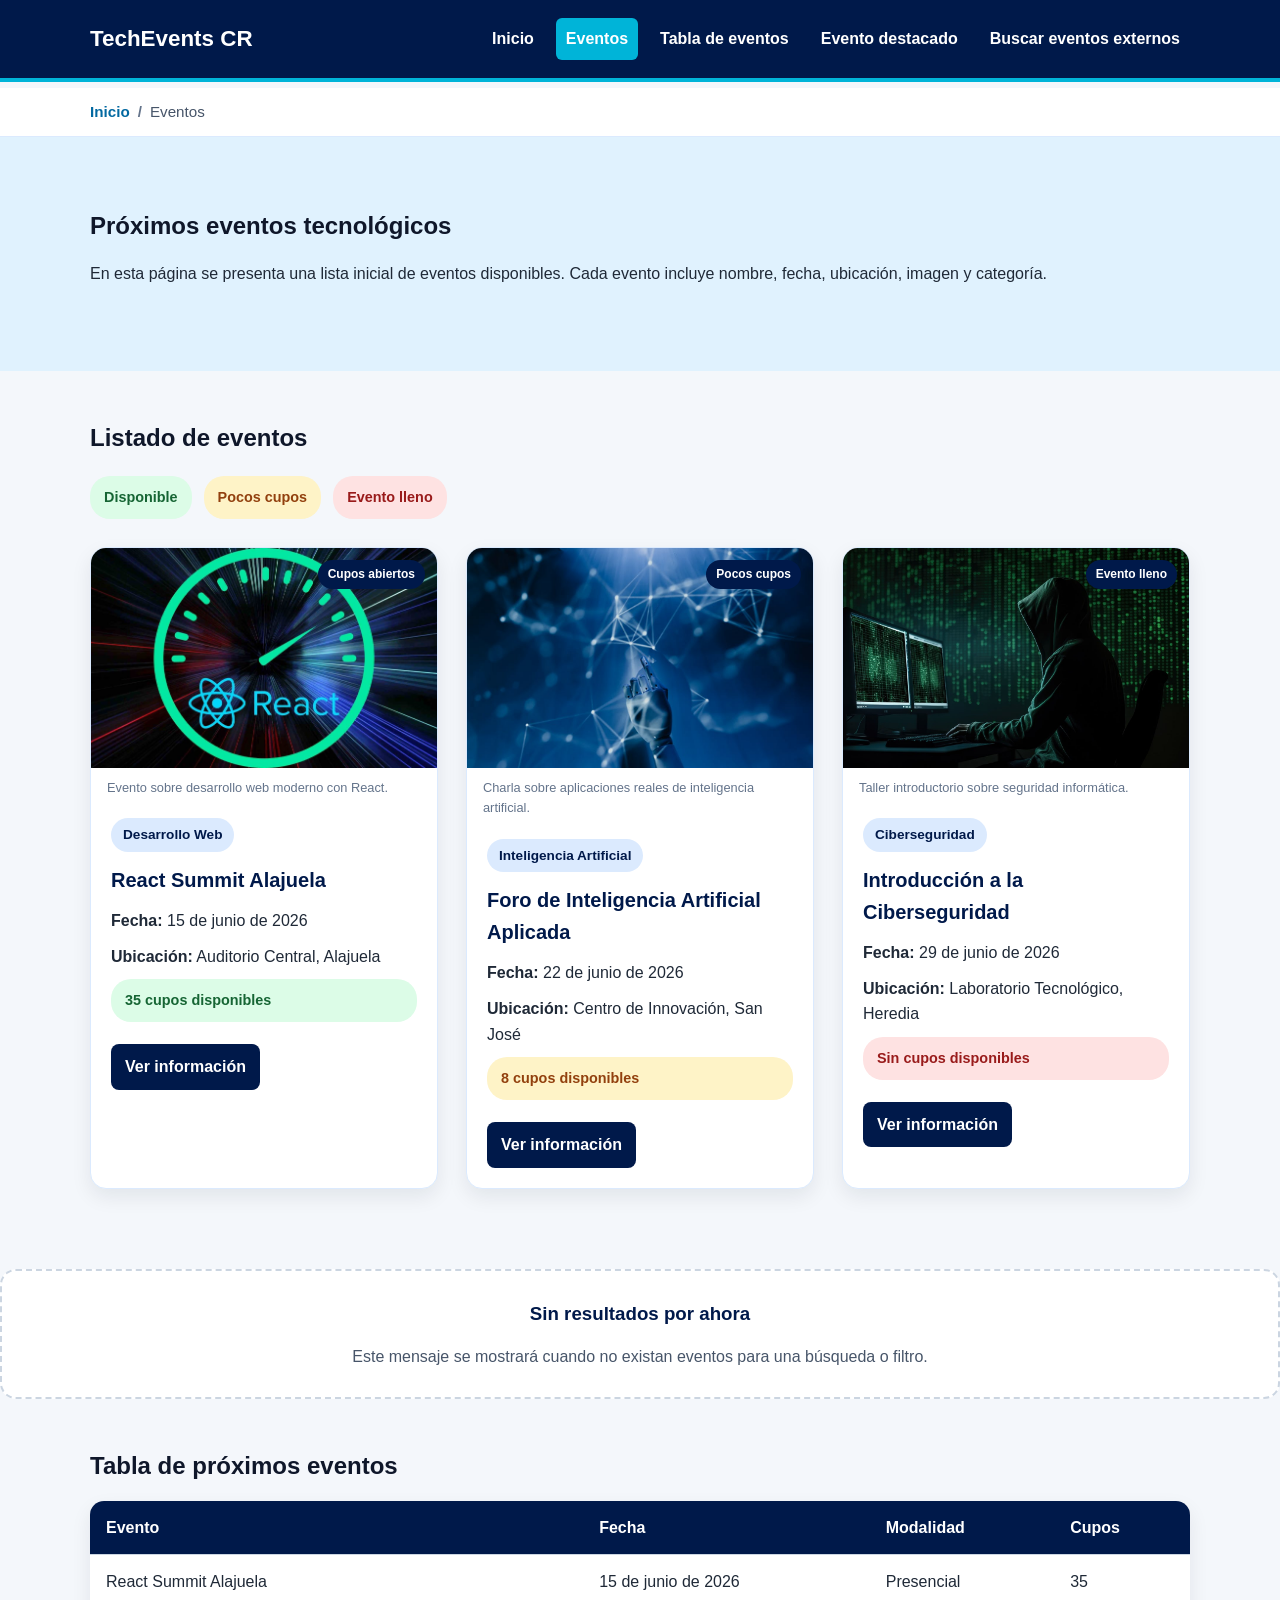
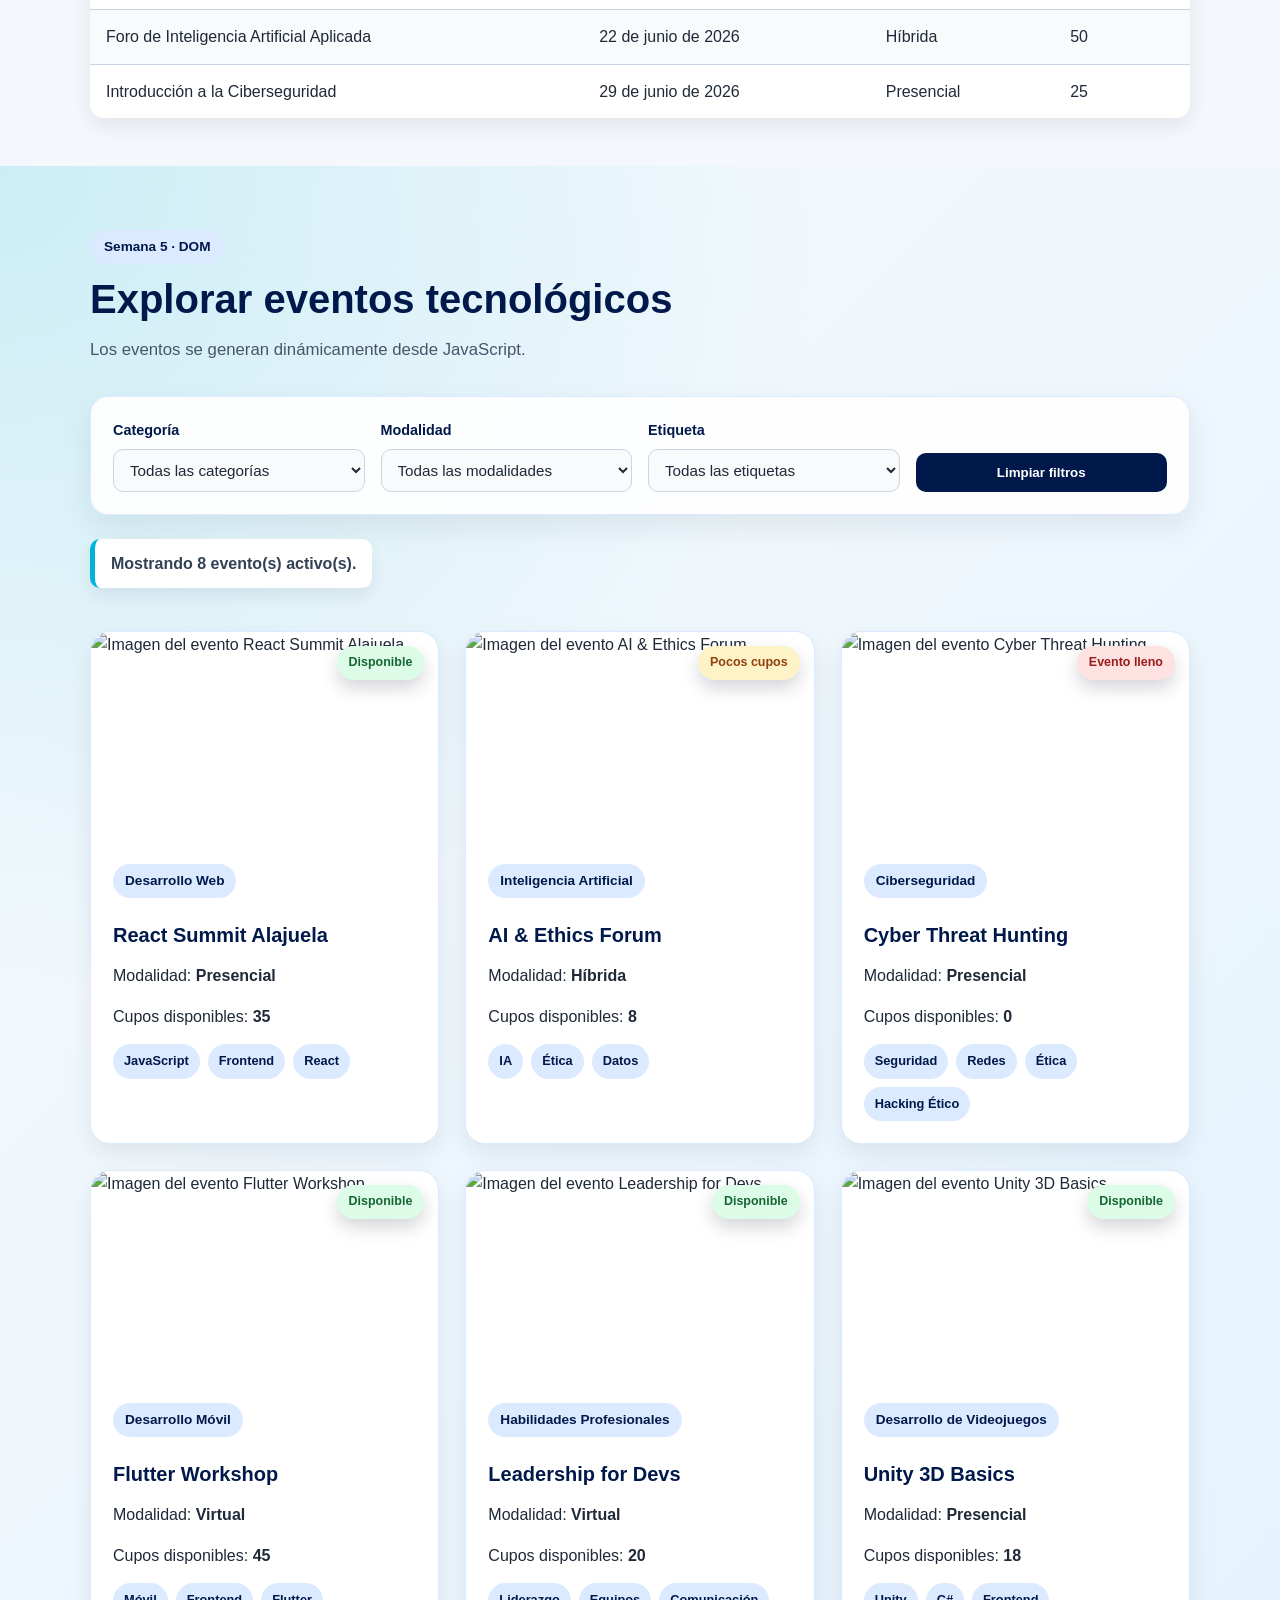
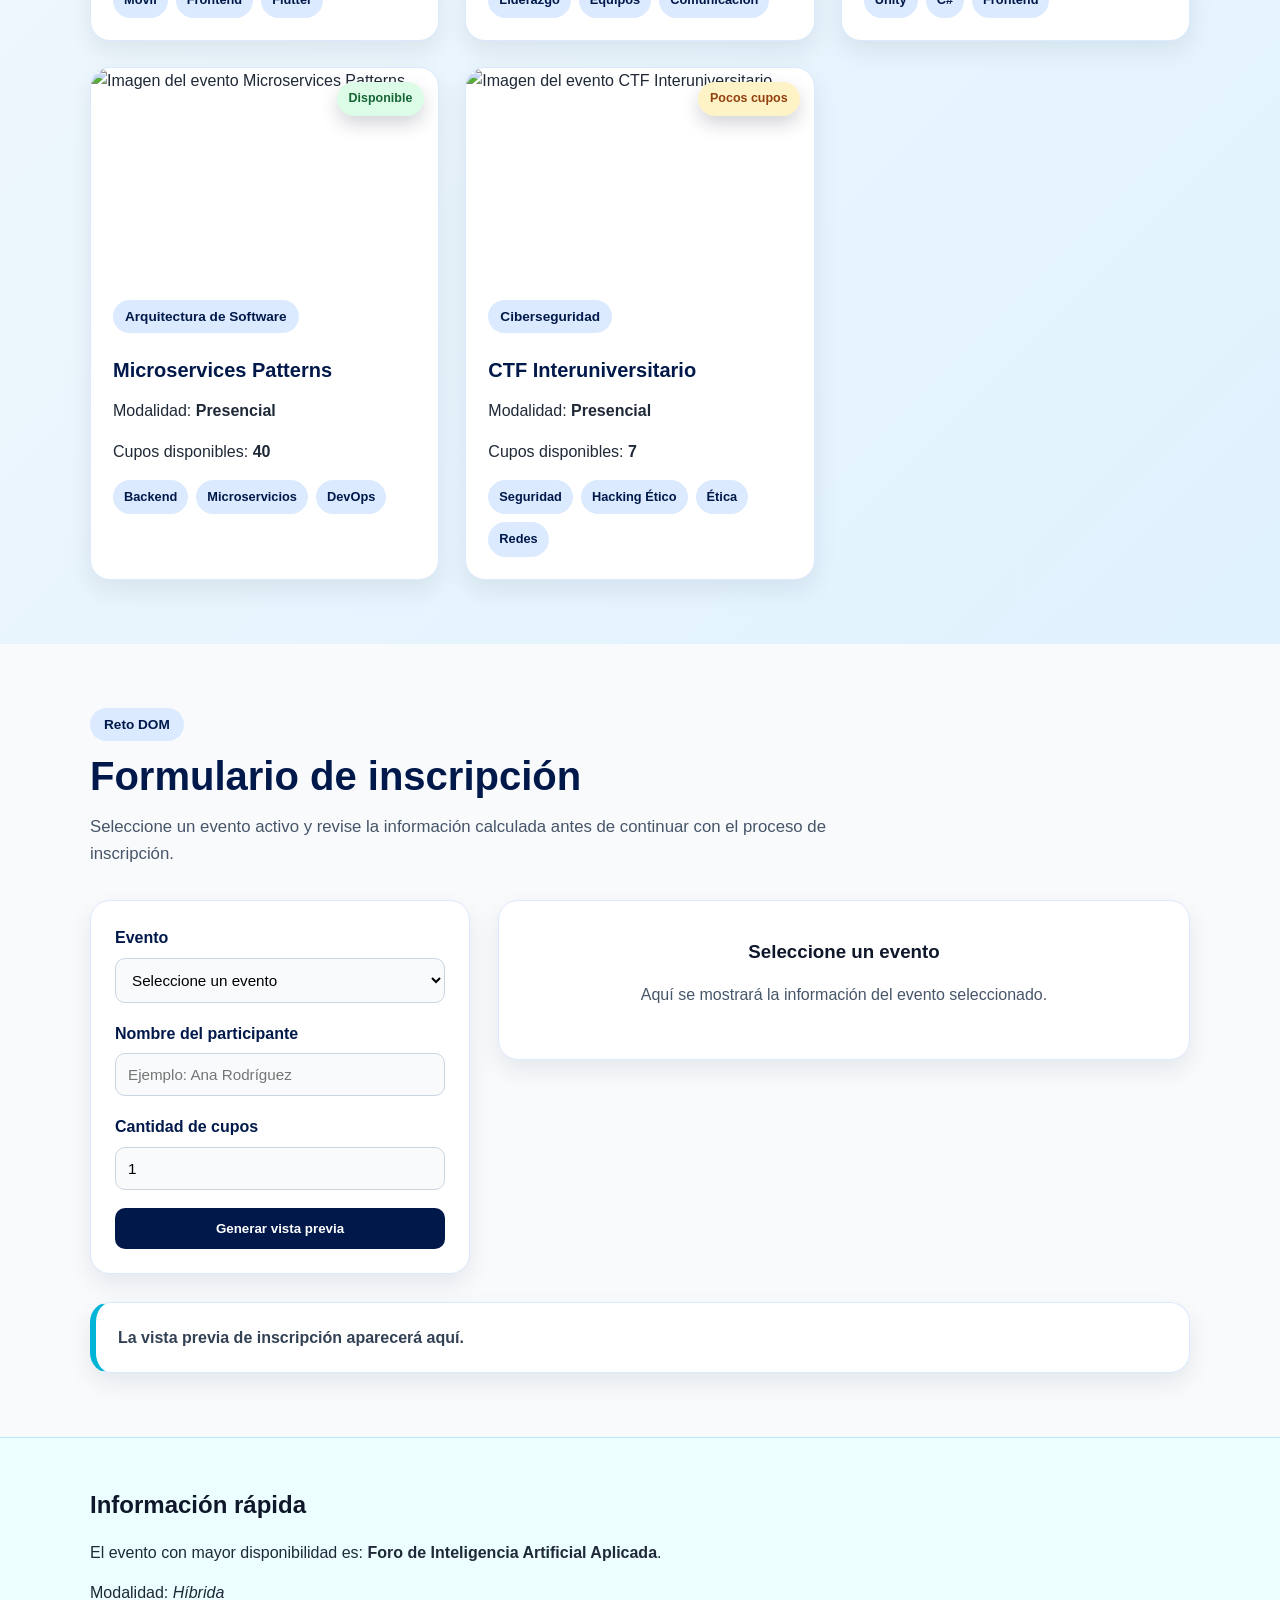
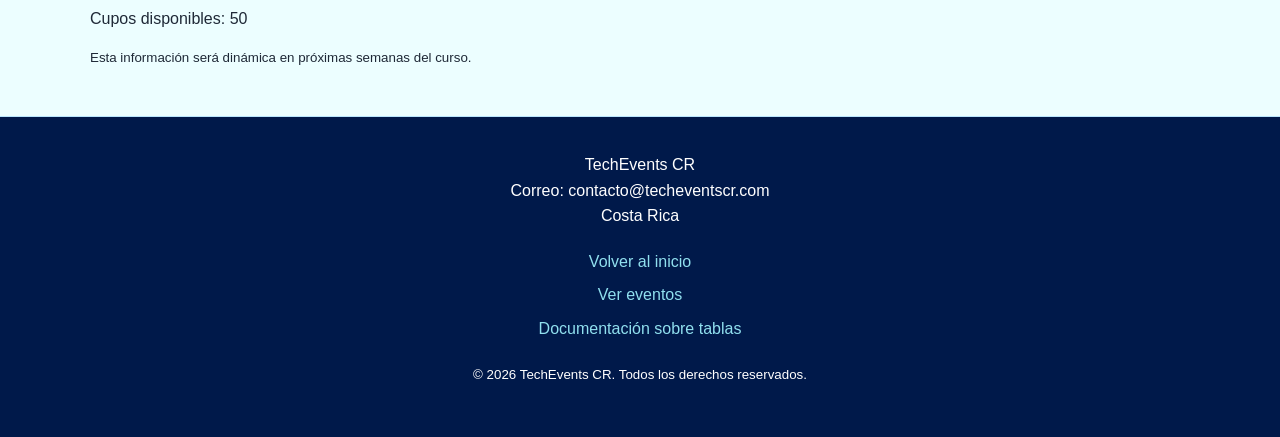
==== commit 508af351: "asdasd asdasd" ====
--- a/eventos.html
+++ b/eventos.html
@@ -203,6 +203,99 @@
                 </table>
             </div>
         </section>
+        <!-- *** Ejemplo SEMANA 5 *** -->
+        <section class="events-dynamic-section">
+
+            <div class="container">
+                <div class="section-heading">
+                    <span class="section-badge">Semana 5 · DOM</span>
+                    <h2>Explorar eventos tecnológicos</h2>
+                    <p>
+                        Los eventos se generan dinámicamente desde JavaScript.
+                    </p>
+                </div>
+
+                <div class="filters-panel">
+                    <div class="filter-group">
+                        <label for="filtroCategoria">Categoría</label>
+                        <select id="filtroCategoria">
+                            <option value="">Todas las categorías</option>
+                        </select>
+                    </div>
+
+                    <div class="filter-group">
+                        <label for="filtroModalidad">Modalidad</label>
+                        <select id="filtroModalidad">
+                            <option value="">Todas las modalidades</option>
+                        </select>
+                    </div>
+
+                    <div class="filter-group">
+                        <label for="filtroEtiqueta">Etiqueta</label>
+                        <select id="filtroEtiqueta">
+                            <option value="">Todas las etiquetas</option>
+                        </select>
+                    </div>
+
+                    <button id="btnLimpiarFiltros" class="btn-clear">
+                        Limpiar filtros
+                    </button>
+                </div>
+
+                <p id="mensajeEventos" class="events-message">
+                    Cargando eventos disponibles...
+                </p>
+
+                <div id="contenedorEventos" class="dynamic-events-grid"></div>
+            </div>
+        </section>
+        <!-- *** Ejemplo SEMANA 5 *** -->
+
+        <section class="registration-section">
+            <div class="container">
+                <div class="section-heading">
+                    <span class="section-badge">Reto DOM</span>
+                    <h2>Formulario de inscripción</h2>
+                    <p>
+                        Seleccione un evento activo y revise la información calculada antes
+                        de continuar con el proceso de inscripción.
+                    </p>
+                </div>
+                <div class="registration-layout">
+                    <form class="registration-form">
+                        <div class="form-group">
+                            <label for="selectEventoInscripcion">Evento</label>
+                            <select id="selectEventoInscripcion">
+                                <option value="">Seleccione un evento</option>
+                            </select>
+                        </div>
+                        <div class="form-group">
+                            <label for="nombreParticipante">Nombre del participante</label>
+                            <input type="text" id="nombreParticipante" placeholder="Ejemplo: Ana Rodríguez">
+                        </div>
+                        <div class="form-group">
+                            <label for="cantidadCupos">Cantidad de cupos</label>
+                            <input type="number" id="cantidadCupos" value="1" min="1">
+                        </div>
+                        <button type="button" id="btnVistaPreviaInscripcion">
+                            Generar vista previa
+                        </button>
+                    </form>
+                    <article id="detalleEventoInscripcion" class="registration-detail">
+                        <div class="detail-empty">
+                            <h3>Seleccione un evento</h3>
+                            <p>
+                                Aquí se mostrará la información del evento seleccionado.
+                            </p>
+                        </div>
+                    </article>
+                </div>
+                <div id="resumenInscripcion" class="registration-summary">
+                    La vista previa de inscripción aparecerá aquí.
+                </div>
+            </div>
+        </section>
+
 
         <!-- Información complementaria -->
         <aside id="evento-destacado">
@@ -219,55 +312,6 @@
                 Esta información será dinámica en próximas semanas del curso.
             </small>
         </aside>
-        
-        <section class="container">
-            <h2 id="tituloEventos">Interacción con eventos</h2>
-
-            <button onclick="mostrarDetalleEvento(1)">
-                Ver detalle con onclick
-            </button>
-
-            <button id="btnDetalle">
-                Ver detalle con propiedad onclick
-            </button>
-
-            <button id="btnMostrarEventos">
-                Mostrar todos los eventos
-            </button>
-
-            <hr>
-
-            <label for="busquedaEvento">Buscar evento:</label>
-            <input type="text" id="busquedaEvento" placeholder="Digite una palabra">
-
-            <p id="mensajeBusqueda"></p>
-
-            <hr>
-
-            <form id="formInscripcion">
-                <h3>Formulario rápido de inscripción</h3>
-
-                <label for="nombreParticipante">Nombre:</label>
-                <input type="text" id="nombreParticipante" placeholder="Nombre completo">
-
-                <label for="selectEvento">Evento:</label>
-                <select id="selectEvento">
-                    <option value="">Seleccione un evento</option>
-                    <option value="1">React Summit Alajuela</option>
-                    <option value="2">Foro de Inteligencia Artificial Aplicada</option>
-                    <option value="3">Introducción a la Ciberseguridad</option>
-                    <option value="4">Bootcamp de Desarrollo Móvil con Flutter</option>
-                    <option value="5">Cloud Computing Essentials</option>
-                </select>
-
-                <button type="submit">
-                    Solicitar inscripción
-                </button>
-            </form>
-
-            <p id="resultadoInscripcion"></p>
-        </section>
-
     </main>
 
     <!-- Pie de página -->
@@ -277,9 +321,6 @@
             Correo: contacto@techeventscr.com<br>
             Costa Rica
         </address>
-        <button onclick="alert('Bienvenido a TechEvents CR')">
-            Probar JavaScript
-        </button>
         <ul>
             <li><a href="index.html">Volver al inicio</a></li>
             <li><a href="eventos.html">Ver eventos</a></li>
@@ -294,12 +335,8 @@
             <small>&copy; 2026 TechEvents CR. Todos los derechos reservados.</small>
         </p>
     </footer>
-    <!--<script >
-        console.log("JavaScript interno")
-        console.error("Error")
-    </script>
-    <script src="js/app.js"></script> -->
-    <script src="js/script2.js"></script>
+    <script src="js/eventsData.js"></script>
+    <script src="js/app.js"></script>
 </body>
 
 </html>
--- a/css/style.css
+++ b/css/style.css
@@ -736,10 +736,12 @@
     border-radius: 16px;
     text-align: center;
 }
+
 /* ***  Contenido del estado vacío */
 .empty-state h3 {
     color: #00194a;
 }
+
 /* ***  Contenido del estado vacío */
 .empty-state p {
     color: #475569;
@@ -916,6 +918,7 @@
         border-radius: 8px;
         margin-bottom: 8px;
     }
+
     /* *** Breadcrumb más compacto en celular */
     .breadcrumb .container {
         font-size: 0.85rem;
@@ -974,3 +977,421 @@
         right: 8px;
     }
 }
+
+/* =========================
+SEMANA 5 CLASE 1
+EVENTOS DINÁMICOS + FILTROS
+========================= */
+
+.events-dynamic-section {
+    background:
+        radial-gradient(circle at top left, rgba(0, 180, 216, 0.18), transparent 34%),
+        linear-gradient(135deg, #f8fafc 0%, #e0f2fe 100%);
+    padding: 64px 0;
+}
+
+.section-heading {
+    max-width: 760px;
+    margin-bottom: 32px;
+}
+
+.section-badge {
+    display: inline-block;
+    background-color: #dbeafe;
+    color: #00194a;
+    padding: 6px 14px;
+    border-radius: 999px;
+    font-weight: bold;
+    font-size: 0.85rem;
+    margin-bottom: 12px;
+}
+
+.section-heading h2 {
+    color: #00194a;
+    font-size: clamp(1.8rem, 4vw, 2.5rem);
+    line-height: 1.15;
+}
+
+.section-heading p {
+    color: #475569;
+    font-size: 1.05rem;
+}
+
+/* Panel de filtros */
+.filters-panel {
+    background-color: rgba(255, 255, 255, 0.92);
+    border: 1px solid #dbeafe;
+    border-radius: 18px;
+    padding: 22px;
+    margin-bottom: 24px;
+    box-shadow: 0 12px 30px rgba(15, 23, 42, 0.08);
+
+    display: grid;
+    grid-template-columns: repeat(4, 1fr);
+    gap: 16px;
+    align-items: end;
+}
+
+.filter-group {
+    display: flex;
+    flex-direction: column;
+    gap: 7px;
+}
+
+.filter-group label {
+    color: #00194a;
+    font-weight: bold;
+    font-size: 0.9rem;
+}
+
+.filter-group select {
+    width: 100%;
+    border: 1px solid #cbd5e1;
+    background-color: #f8fafc;
+    color: #1f2937;
+    border-radius: 10px;
+    padding: 11px 12px;
+    font-size: 0.95rem;
+}
+
+.filter-group select:focus {
+    outline: 3px solid #90e0ef;
+    border-color: #00b4d8;
+}
+
+.btn-clear {
+    border: none;
+    border-radius: 10px;
+    background-color: #00194a;
+    color: white;
+    padding: 12px 16px;
+    font-weight: bold;
+    cursor: pointer;
+}
+
+.btn-clear:hover {
+    background-color: #00b4d8;
+    color: #00194a;
+}
+
+/* Mensaje dinámico */
+.events-message {
+    display: inline-block;
+    background-color: white;
+    color: #334155;
+    border-left: 5px solid #00b4d8;
+    border-radius: 10px;
+    padding: 12px 16px;
+    font-weight: bold;
+    box-shadow: 0 8px 18px rgba(15, 23, 42, 0.08);
+}
+
+/* Grid dinámico */
+.dynamic-events-grid {
+    margin-top: 28px;
+    display: grid;
+    grid-template-columns: repeat(auto-fit, minmax(260px, 1fr));
+    gap: 26px;
+}
+
+/* Tarjeta moderna */
+.dynamic-event-card {
+    background-color: white;
+    border: 1px solid #dbeafe;
+    border-radius: 20px;
+    overflow: hidden;
+    box-shadow: 0 10px 24px rgba(15, 23, 42, 0.08);
+    transition: transform 0.25s ease, box-shadow 0.25s ease;
+}
+
+.dynamic-event-card:hover {
+    transform: translateY(-6px);
+    box-shadow: 0 18px 36px rgba(15, 23, 42, 0.16);
+}
+
+.event-image-box {
+    height: 210px;
+    position: relative;
+    overflow: hidden;
+}
+
+.event-image-box img {
+    width: 100%;
+    height: 100%;
+    object-fit: cover;
+}
+
+.event-status {
+    position: absolute;
+    top: 14px;
+    right: 14px;
+    padding: 7px 12px;
+    border-radius: 999px;
+    font-size: 0.78rem;
+    font-weight: bold;
+    box-shadow: 0 8px 18px rgba(15, 23, 42, 0.18);
+}
+
+.dynamic-event-content {
+    padding: 22px;
+}
+
+.dynamic-event-content h3 {
+    color: #00194a;
+    font-size: 1.25rem;
+    line-height: 1.3;
+    margin-top: 12px;
+}
+
+.event-modality {
+    color: #475569;
+}
+
+.event-tags {
+    display: flex;
+    flex-wrap: wrap;
+    gap: 8px;
+    margin-top: 16px;
+}
+
+.event-tags span {
+    background-color: #f1f5f9;
+    color: #334155;
+    border: 1px solid #dbeafe;
+    border-radius: 999px;
+    padding: 6px 10px;
+    font-size: 0.8rem;
+    font-weight: bold;
+}
+
+/* Reutiliza idea de estados existentes */
+.state-success {
+    background-color: #dcfce7;
+    color: #166534;
+}
+
+.state-warning {
+    background-color: #fef3c7;
+    color: #92400e;
+}
+
+.state-danger {
+    background-color: #fee2e2;
+    color: #991b1b;
+}
+
+/* Estado vacío */
+.dynamic-empty-state {
+    grid-column: 1 / -1;
+    background-color: white;
+    border: 2px dashed #94a3b8;
+    border-radius: 20px;
+    padding: 42px 24px;
+    text-align: center;
+    color: #475569;
+}
+
+.dynamic-empty-state h3 {
+    color: #00194a;
+}
+
+/* Responsive */
+@media (max-width: 900px) {
+    .filters-panel {
+        grid-template-columns: repeat(2, 1fr);
+    }
+}
+
+@media (max-width: 700px) {
+    .events-dynamic-section {
+        padding: 46px 0;
+    }
+
+    .filters-panel {
+        grid-template-columns: 1fr;
+    }
+
+    .events-message {
+        display: block;
+        text-align: center;
+    }
+
+    .dynamic-events-grid {
+        grid-template-columns: 1fr;
+    }
+
+    .event-image-box {
+        height: 200px;
+    }
+}
+
+/* =========================
+RETO FORMULARIO INSCRIPCIÓN
+SEMANA 5 CLASE 1
+========================= */
+.registration-section {
+    background-color: #f8fafc;
+    padding: 64px 0;
+}
+
+.registration-layout {
+    display: grid;
+    grid-template-columns: 380px 1fr;
+    gap: 28px;
+    align-items: start;
+}
+
+.registration-form,
+.registration-detail,
+.registration-summary {
+    background-color: white;
+    border: 1px solid #dbeafe;
+    border-radius: 20px;
+    box-shadow: 0 10px 24px rgba(15, 23, 42, 0.08);
+}
+
+.registration-form {
+    padding: 24px;
+}
+
+.form-group {
+    margin-bottom: 18px;
+}
+
+.form-group label {
+    display: block;
+    color: #00194a;
+    font-weight: bold;
+    margin-bottom: 7px;
+}
+
+.form-group input,
+.form-group select {
+    width: 100%;
+    border: 1px solid #cbd5e1;
+    border-radius: 10px;
+    padding: 12px;
+    font-size: 0.95rem;
+    background-color: #f8fafc;
+}
+
+.form-group input:focus,
+.form-group select:focus {
+    outline: 3px solid #90e0ef;
+    border-color: #00b4d8;
+}
+
+#btnVistaPreviaInscripcion {
+    width: 100%;
+    border: none;
+    border-radius: 10px;
+    background-color: #00194a;
+    color: white;
+    padding: 13px 18px;
+    font-weight: bold;
+    cursor: pointer;
+}
+
+#btnVistaPreviaInscripcion:hover {
+    background-color: #00b4d8;
+    color: #00194a;
+}
+
+.registration-detail {
+    overflow: hidden;
+}
+
+.registration-detail img {
+    width: 100%;
+    height: 260px;
+    object-fit: cover;
+}
+
+.detail-content {
+    padding: 24px;
+}
+
+.detail-content h3 {
+    color: #00194a;
+}
+
+.detail-grid {
+    display: grid;
+    grid-template-columns: repeat(2, 1fr);
+    gap: 14px;
+    margin: 18px 0;
+}
+
+.detail-item {
+    background-color: #f8fafc;
+    border: 1px solid #dbeafe;
+    border-radius: 12px;
+    padding: 14px;
+}
+
+.detail-item span {
+    display: block;
+    color: #64748b;
+    font-size: 0.85rem;
+}
+
+.detail-item strong {
+    color: #00194a;
+    font-size: 1.1rem;
+}
+
+.detail-empty {
+    padding: 36px;
+    text-align: center;
+    color: #475569;
+}
+
+.registration-summary {
+    margin-top: 28px;
+    padding: 22px;
+    border-left: 6px solid #00b4d8;
+    color: #334155;
+    font-weight: bold;
+}
+
+.summary-warning {
+    border-left-color: #f59e0b;
+    background-color: #fffbeb;
+}
+
+.summary-success {
+    border-left-color: #22c55e;
+    background-color: #f0fdf4;
+}
+
+.event-tags {
+    display: flex;
+    flex-wrap: wrap;
+    gap: 8px;
+    margin-top: 14px;
+}
+
+.event-tags span {
+    background-color: #dbeafe;
+    color: #00194a;
+    border-radius: 999px;
+    padding: 6px 10px;
+    font-size: 0.8rem;
+    font-weight: bold;
+}
+
+@media (max-width: 900px) {
+    .registration-layout {
+        grid-template-columns: 1fr;
+    }
+}
+
+@media (max-width: 600px) {
+    .detail-grid {
+        grid-template-columns: 1fr;
+    }
+
+    .registration-detail img {
+        height: 210px;
+    }
+}
